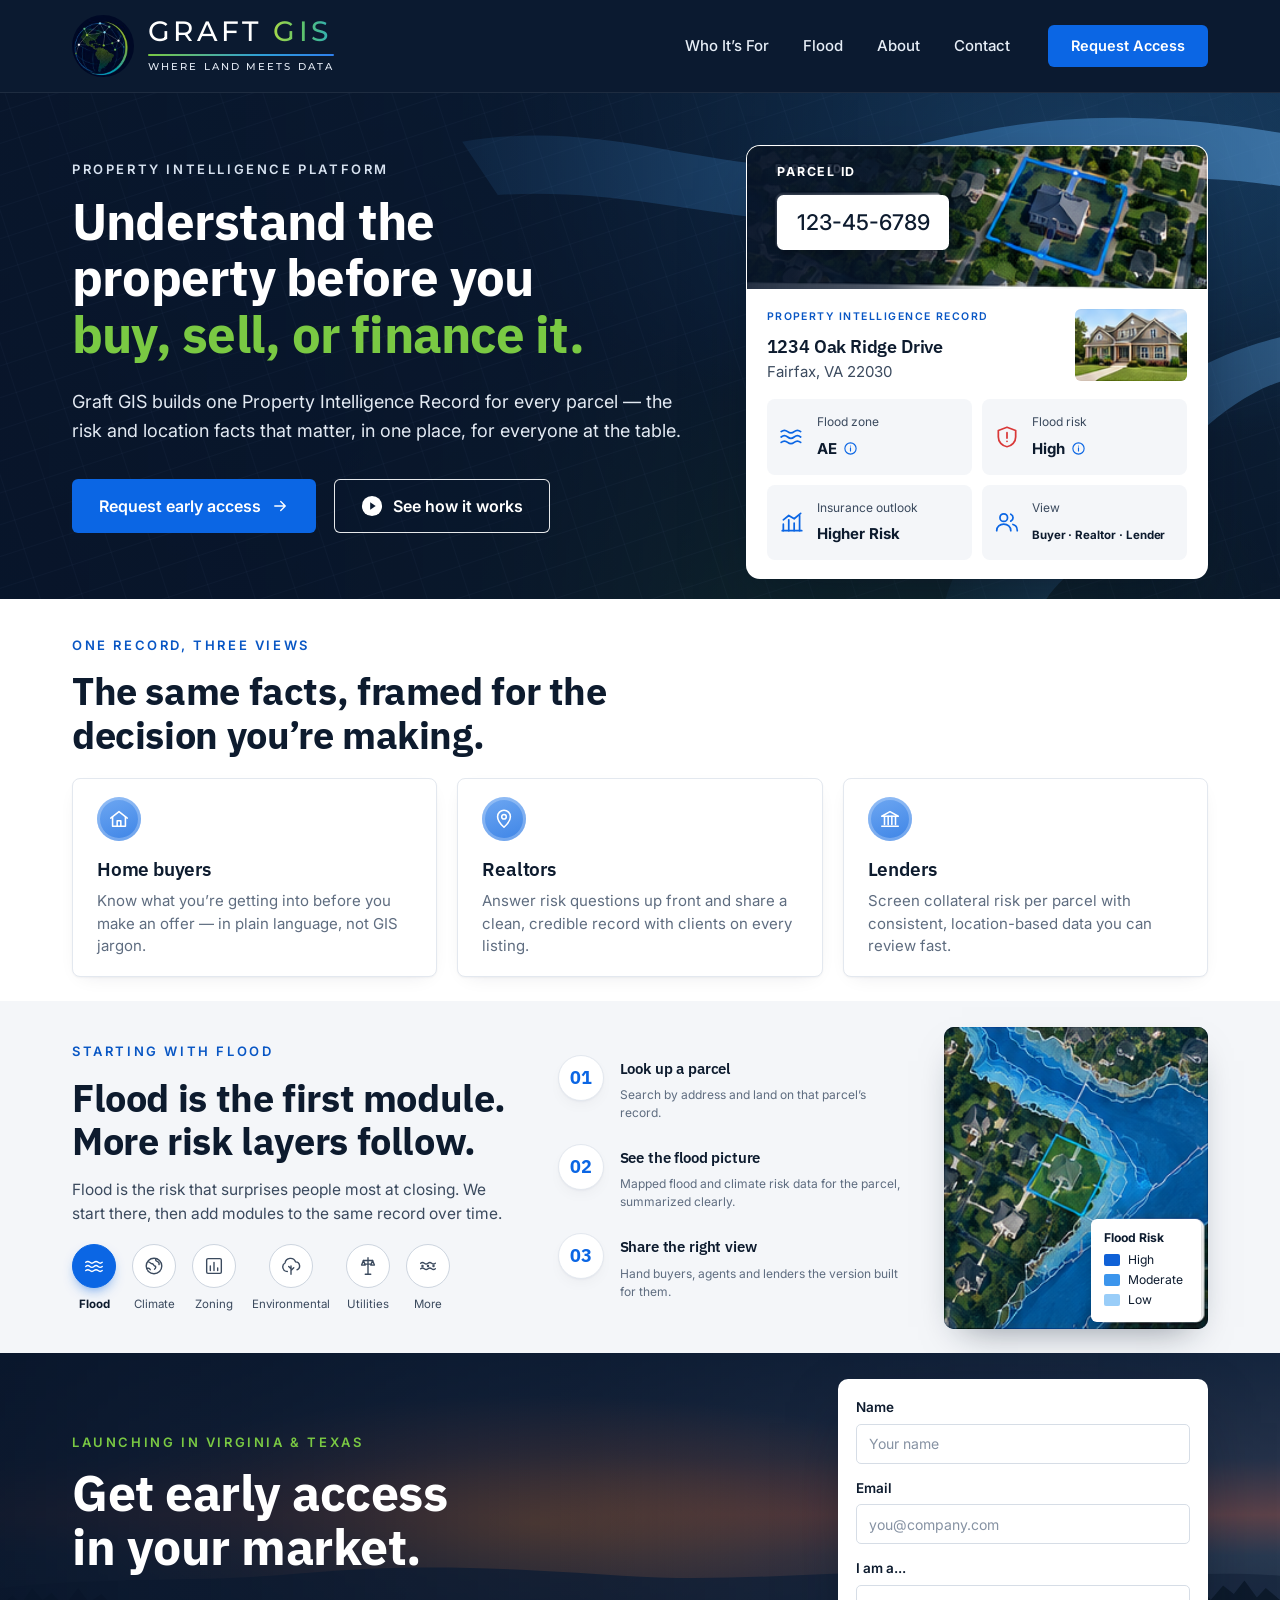
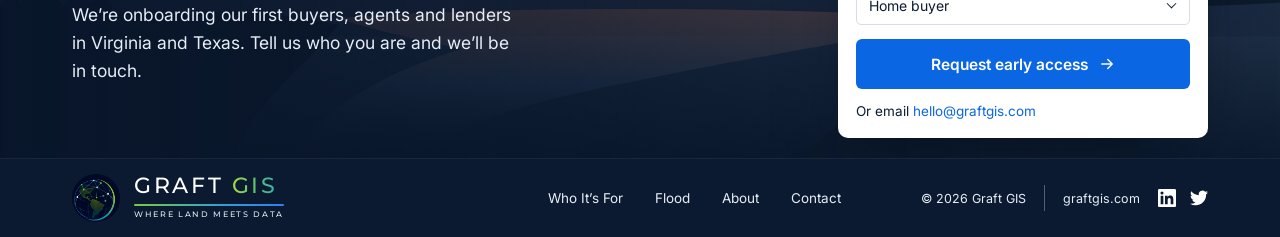
==== index.html @ 34ea08c2 "Initial Graft GIS landing page Co-Authored-By: Claude Opus 5.5 <noreply@anthropic.com>" ====
<!doctype html>
<html lang="en">
<head>
  <meta charset="utf-8">
  <meta name="viewport" content="width=device-width, initial-scale=1">
  <title>Graft GIS — Property Intelligence Platform</title>
  <meta name="description" content="Graft GIS builds one Property Intelligence Record for every parcel — the risk and location facts that matter, in one place, for buyers, realtors and lenders.">
  <meta name="theme-color" content="#0b1a30">
  <link rel="icon" type="image/png" href="assets/img/logo-globe.png">
  <meta property="og:title" content="Graft GIS — Where Land Meets Data">
  <meta property="og:description" content="Understand the property before you buy, sell, or finance it.">
  <meta property="og:image" content="assets/img/graft-gis-logo-full.jpg">

  <link rel="preconnect" href="https://fonts.googleapis.com">
  <link rel="preconnect" href="https://fonts.gstatic.com" crossorigin>
  <link href="https://fonts.googleapis.com/css2?family=IBM+Plex+Sans:wght@500;600;700&family=Inter:wght@400;500;600;700&family=Montserrat:wght@500;600&display=swap" rel="stylesheet">
  <link rel="stylesheet" href="assets/css/styles.css">
</head>
<body>

  <!-- ============ HEADER ============ -->
  <header class="site-header" id="top">
    <div class="container header-inner">
      <a href="#top" class="brand" aria-label="Graft GIS home">
        <img src="assets/img/logo-globe.png" alt="" class="brand-globe" width="62" height="62">
        <span class="brand-text">
          <span class="brand-name">GRAFT <span class="brand-gis">GIS</span></span>
          <span class="brand-tagline">WHERE LAND MEETS DATA</span>
        </span>
      </a>

      <button class="nav-toggle" aria-label="Open menu" aria-expanded="false" aria-controls="site-nav">
        <span></span><span></span><span></span>
      </button>

      <nav class="site-nav" id="site-nav" aria-label="Primary">
        <a href="#who-its-for">Who It’s For</a>
        <a href="#flood">Flood</a>
        <a href="#about">About</a>
        <a href="#contact">Contact</a>
        <a href="#contact" class="btn btn-primary btn-sm js-request">Request Access</a>
      </nav>
    </div>
  </header>

  <main>

    <!-- ============ HERO ============ -->
    <section class="hero" id="about">
      <div class="hero-bg" aria-hidden="true">
        <svg class="hero-terrain" viewBox="0 0 1440 600" preserveAspectRatio="xMidYMid slice">
          <defs>
            <linearGradient id="river" x1="0" y1="0" x2="1" y2="0">
              <stop offset="0" stop-color="#2b6aa8" stop-opacity=".15"/>
              <stop offset=".6" stop-color="#3f87c9" stop-opacity=".45"/>
              <stop offset="1" stop-color="#5aa0de" stop-opacity=".55"/>
            </linearGradient>
            <pattern id="parcels" width="46" height="34" patternUnits="userSpaceOnUse" patternTransform="rotate(-18)">
              <path d="M0 0H46M0 0V34" stroke="#9fc3e8" stroke-opacity=".07" fill="none"/>
            </pattern>
          </defs>
          <rect width="1440" height="600" fill="url(#parcels)"/>
          <path d="M520 70 C 700 40, 820 120, 960 90 S 1200 20, 1440 60 L1440 120 C 1250 90, 1150 150, 990 160 S 720 120, 560 130 Z" fill="url(#river)"/>
          <path d="M1060 600 C 1080 500, 1180 440, 1260 380 S 1400 300, 1440 290 L1440 340 C 1380 360, 1320 420, 1290 470 S 1180 560, 1170 600 Z" fill="url(#river)" opacity=".7"/>
        </svg>
      </div>

      <div class="container hero-inner">
        <div class="hero-copy">
          <p class="eyebrow eyebrow-light">Property Intelligence Platform</p>
          <h1>Understand the<br class="br-lg"> property before you<br class="br-lg"> <span class="text-green">buy, sell, or finance&nbsp;it.</span></h1>
          <p class="hero-lead">Graft GIS builds one Property Intelligence Record for every parcel — the risk and location facts that matter, in one place, for everyone at the table.</p>
          <div class="hero-actions">
            <a href="#contact" class="btn btn-primary btn-lg js-request">
              Request early access
              <svg class="i" viewBox="0 0 24 24" aria-hidden="true"><path d="M5 12h14M13 6l6 6-6 6"/></svg>
            </a>
            <a href="#how-it-works" class="btn btn-outline-light btn-lg">
              <svg class="i-play" viewBox="0 0 24 24" aria-hidden="true"><circle cx="12" cy="12" r="11" fill="#fff"/><path d="M10 8l6 4-6 4z" fill="#0b1a30"/></svg>
              See how it works
            </a>
          </div>
        </div>

        <!-- Property Intelligence Record card -->
        <article class="record-card" aria-label="Sample Property Intelligence Record">
          <div class="record-aerial">
            <div class="record-parcel">
              <span class="record-parcel-label">Parcel ID</span>
              <span class="record-parcel-input">123-45-6789</span>
            </div>
          </div>
          <div class="record-body">
            <div class="record-head">
              <div>
                <p class="eyebrow eyebrow-sm">Property Intelligence Record</p>
                <h2 class="record-address">1234 Oak Ridge Drive</h2>
                <p class="record-city">Fairfax, VA 22030</p>
              </div>
              <img src="assets/img/house.png" alt="Front of 1234 Oak Ridge Drive" class="record-house" width="104" height="66">
            </div>

            <div class="record-grid">
              <div class="record-tile">
                <svg class="tile-icon" viewBox="0 0 24 24" aria-hidden="true"><path d="M2 7c2-1.6 4-1.6 6 0s4 1.6 6 0 4-1.6 6 0"/><path d="M2 12c2-1.6 4-1.6 6 0s4 1.6 6 0 4-1.6 6 0"/><path d="M2 17c2-1.6 4-1.6 6 0s4 1.6 6 0 4-1.6 6 0"/></svg>
                <div>
                  <span class="tile-label">Flood zone</span>
                  <span class="tile-value">AE <svg class="i-info" viewBox="0 0 24 24" aria-label="FEMA Special Flood Hazard Area with base flood elevation" role="img"><title>FEMA Special Flood Hazard Area with base flood elevation</title><circle cx="12" cy="12" r="9"/><path d="M12 11v5M12 8h.01"/></svg></span>
                </div>
              </div>
              <div class="record-tile">
                <svg class="tile-icon tile-icon-red" viewBox="0 0 24 24" aria-hidden="true"><path d="M12 3l8 3v6c0 4.5-3.4 8.3-8 9-4.6-.7-8-4.5-8-9V6z"/><path d="M12 8v5M12 16h.01"/></svg>
                <div>
                  <span class="tile-label">Flood risk</span>
                  <span class="tile-value">High <svg class="i-info" viewBox="0 0 24 24" aria-label="Relative flood risk for this parcel" role="img"><title>Relative flood risk for this parcel</title><circle cx="12" cy="12" r="9"/><path d="M12 11v5M12 8h.01"/></svg></span>
                </div>
              </div>
              <div class="record-tile">
                <svg class="tile-icon" viewBox="0 0 24 24" aria-hidden="true"><path d="M4 20V14M9 20V10M14 20v-7M19 20V6"/><path d="M3 20h18"/><path d="M4 10l5-4 5 3 6-5"/></svg>
                <div>
                  <span class="tile-label">Insurance outlook</span>
                  <span class="tile-value">Higher Risk</span>
                </div>
              </div>
              <div class="record-tile">
                <svg class="tile-icon" viewBox="0 0 24 24" aria-hidden="true"><circle cx="9" cy="8" r="3.5"/><path d="M2.5 20c0-3.6 2.9-6 6.5-6s6.5 2.4 6.5 6"/><path d="M15.5 4.8a3.5 3.5 0 0 1 0 6.4M17.5 14.3c2.4.6 4 2.7 4 5.7"/></svg>
                <div>
                  <span class="tile-label">View</span>
                  <span class="tile-value tile-value-sm">Buyer · Realtor · Lender</span>
                </div>
              </div>
            </div>
          </div>
        </article>
      </div>
    </section>

    <!-- ============ ONE RECORD, THREE VIEWS ============ -->
    <section class="section views" id="who-its-for">
      <div class="container">
        <p class="eyebrow">One record, three views</p>
        <h2 class="section-title">The same facts, framed for the decision you’re making.</h2>

        <div class="views-grid">
          <article class="view-card">
            <span class="view-icon" aria-hidden="true">
              <svg viewBox="0 0 24 24"><path d="M3 11l9-7 9 7"/><path d="M5 9.5V20h14V9.5"/><path d="M10 20v-6h4v6"/></svg>
            </span>
            <h3>Home buyers</h3>
            <p>Know what you’re getting into before you make an offer — in plain language, not GIS jargon.</p>
          </article>
          <article class="view-card">
            <span class="view-icon" aria-hidden="true">
              <svg viewBox="0 0 24 24"><path d="M12 21s-7-6.2-7-11.5A7 7 0 0 1 19 9.5C19 14.8 12 21 12 21z"/><circle cx="12" cy="9.5" r="2.5"/></svg>
            </span>
            <h3>Realtors</h3>
            <p>Answer risk questions up front and share a clean, credible record with clients on every listing.</p>
          </article>
          <article class="view-card">
            <span class="view-icon" aria-hidden="true">
              <svg viewBox="0 0 24 24"><path d="M3 9l9-5 9 5"/><path d="M4 9h16"/><path d="M6 9v9M10 9v9M14 9v9M18 9v9"/><path d="M3 20h18"/></svg>
            </span>
            <h3>Lenders</h3>
            <p>Screen collateral risk per parcel with consistent, location-based data you can review fast.</p>
          </article>
        </div>
      </div>
    </section>

    <!-- ============ FLOOD ============ -->
    <section class="section flood" id="flood">
      <div class="container flood-inner">
        <div class="flood-copy">
          <p class="eyebrow">Starting with flood</p>
          <h2 class="section-title">Flood is the first module. More risk layers follow.</h2>
          <p class="flood-lead">Flood is the risk that surprises people most at closing. We start there, then add modules to the same record over time.</p>

          <ul class="modules" aria-label="Risk modules">
            <li class="module is-active">
              <span class="module-icon"><svg viewBox="0 0 24 24" aria-hidden="true"><path d="M3 8c1.5-1.3 3-1.3 4.5 0s3 1.3 4.5 0 3-1.3 4.5 0 3 1.3 4.5 0"/><path d="M3 12.5c1.5-1.3 3-1.3 4.5 0s3 1.3 4.5 0 3-1.3 4.5 0 3 1.3 4.5 0"/><path d="M3 17c1.5-1.3 3-1.3 4.5 0s3 1.3 4.5 0 3-1.3 4.5 0 3 1.3 4.5 0"/></svg></span>
              <span class="module-label">Flood</span>
            </li>
            <li class="module" title="Coming soon">
              <span class="module-icon"><svg viewBox="0 0 24 24" aria-hidden="true"><circle cx="12" cy="12" r="8.5"/><path d="M6 7.5c2 .5 2.5 2 4 2s1.5 2 3 2.5 1 2.5-.5 3.5M14 4c-.5 1.5 0 2.5 1.5 3s2.5 1.5 2 3.5M5 14.5c1.5-.3 2.5.3 3 1.5"/></svg></span>
              <span class="module-label">Climate</span>
            </li>
            <li class="module" title="Coming soon">
              <span class="module-icon"><svg viewBox="0 0 24 24" aria-hidden="true"><rect x="4" y="4" width="16" height="16" rx="1.5"/><path d="M8 17v-5M12 17V8M16 17v-3"/></svg></span>
              <span class="module-label">Zoning</span>
            </li>
            <li class="module" title="Coming soon">
              <span class="module-icon"><svg viewBox="0 0 24 24" aria-hidden="true"><path d="M8 18a5 5 0 0 1-2.5-9.3A6 6 0 0 1 17 7.5a4.5 4.5 0 0 1 1.5 8.7"/><path d="M12 21v-9M12 15l-2.5-2.5M12 17l3-3"/></svg></span>
              <span class="module-label">Environmental</span>
            </li>
            <li class="module" title="Coming soon">
              <span class="module-icon"><svg viewBox="0 0 24 24" aria-hidden="true"><path d="M12 3v18M7 6h10M8 10h8"/><path d="M7 6l-2 5h4zM17 6l-2 5h4z"/><path d="M9 21h6"/></svg></span>
              <span class="module-label">Utilities</span>
            </li>
            <li class="module" title="Coming soon">
              <span class="module-icon"><svg viewBox="0 0 24 24" aria-hidden="true"><path d="M4 9c1.3-1 2.7-1 4 0s2.7 1 4 0 2.7-1 4 0 2.7 1 4 0"/><path d="M4 15c1.3-1 2.7-1 4 0s2.7 1 4 0 2.7-1 4 0 2.7 1 4 0"/><circle cx="6" cy="12" r=".6"/><circle cx="12" cy="12" r=".6"/><circle cx="18" cy="12" r=".6"/></svg></span>
              <span class="module-label">More</span>
            </li>
          </ul>
        </div>

        <ol class="steps" id="how-it-works" aria-label="How it works">
          <li class="step">
            <span class="step-num">01</span>
            <div>
              <h3>Look up a parcel</h3>
              <p>Search by address and land on that parcel’s record.</p>
            </div>
          </li>
          <li class="step">
            <span class="step-num">02</span>
            <div>
              <h3>See the flood picture</h3>
              <p>Mapped flood and climate risk data for the parcel, summarized clearly.</p>
            </div>
          </li>
          <li class="step">
            <span class="step-num">03</span>
            <div>
              <h3>Share the right view</h3>
              <p>Hand buyers, agents and lenders the version built for them.</p>
            </div>
          </li>
        </ol>

        <figure class="flood-map" aria-label="Flood risk map of a parcel">
          <img src="assets/img/flood-map.png" alt="Aerial map with a highlighted parcel and shaded flood risk zones along the river" width="223" height="255">
          <figcaption class="map-legend">
            <strong>Flood Risk</strong>
            <span><i class="sw sw-high"></i>High</span>
            <span><i class="sw sw-mod"></i>Moderate</span>
            <span><i class="sw sw-low"></i>Low</span>
          </figcaption>
        </figure>
      </div>
    </section>

    <!-- ============ CTA / EARLY ACCESS ============ -->
    <section class="cta" id="contact">
      <div class="cta-bg" aria-hidden="true"></div>
      <div class="container cta-inner">
        <div class="cta-copy">
          <p class="eyebrow eyebrow-green">Launching in Virginia &amp; Texas</p>
          <h2>Get early access<br> in your market.</h2>
          <p>We’re onboarding our first buyers, agents and lenders in Virginia and Texas. Tell us who you are and we’ll be in touch.</p>
        </div>

        <div class="form-card">
          <form class="access-form" id="access-form" novalidate>
            <div class="field">
              <label for="name">Name</label>
              <input id="name" name="name" type="text" placeholder="Your name" autocomplete="name" required>
            </div>
            <div class="field">
              <label for="email">Email</label>
              <input id="email" name="email" type="email" placeholder="you@company.com" autocomplete="email" required>
            </div>
            <div class="field">
              <label for="role">I am a...</label>
              <div class="select-wrap">
                <select id="role" name="role">
                  <option value="Home buyer">Home buyer</option>
                  <option value="Realtor">Realtor</option>
                  <option value="Lender">Lender</option>
                  <option value="Other">Other</option>
                </select>
              </div>
            </div>
            <p class="form-error" id="form-error" role="alert" hidden></p>
            <button type="submit" class="btn btn-primary btn-block">
              Request early access
              <svg class="i" viewBox="0 0 24 24" aria-hidden="true"><path d="M5 12h14M13 6l6 6-6 6"/></svg>
            </button>
            <p class="form-alt">Or email <a href="mailto:hello@graftgis.com">hello@graftgis.com</a></p>
          </form>

          <div class="form-success" id="form-success" hidden tabindex="-1">
            <span class="success-icon" aria-hidden="true"><svg viewBox="0 0 24 24"><path d="M5 12.5l4.5 4.5L19 7.5"/></svg></span>
            <h3>Thanks — you’re on the list.</h3>
            <p>We’ll be in touch as we open access in your market.</p>
          </div>
        </div>
      </div>
    </section>
  </main>

  <!-- ============ FOOTER ============ -->
  <footer class="site-footer">
    <div class="container footer-inner">
      <a href="#top" class="brand brand-footer" aria-label="Graft GIS home">
        <img src="assets/img/logo-globe.png" alt="" class="brand-globe" width="52" height="52">
        <span class="brand-text">
          <span class="brand-name">GRAFT <span class="brand-gis">GIS</span></span>
          <span class="brand-tagline">WHERE LAND MEETS DATA</span>
        </span>
      </a>

      <nav class="footer-nav" aria-label="Footer">
        <a href="#who-its-for">Who It’s For</a>
        <a href="#flood">Flood</a>
        <a href="#about">About</a>
        <a href="#contact">Contact</a>
      </nav>

      <div class="footer-meta">
        <span>© <span id="year">2026</span> Graft GIS</span>
        <span class="footer-divider" aria-hidden="true"></span>
        <a href="https://graftgis.com">graftgis.com</a>
        <!-- TODO: replace with the client's real social profile URLs -->
        <a href="https://www.linkedin.com/" class="social" aria-label="Graft GIS on LinkedIn" target="_blank" rel="noopener">
          <svg viewBox="0 0 24 24" aria-hidden="true"><path d="M20.447 20.452h-3.554v-5.569c0-1.328-.027-3.037-1.852-3.037-1.853 0-2.136 1.445-2.136 2.939v5.667H9.351V9h3.414v1.561h.046c.477-.9 1.637-1.85 3.37-1.85 3.601 0 4.267 2.37 4.267 5.455v6.286zM5.337 7.433a2.062 2.062 0 1 1 0-4.125 2.062 2.062 0 0 1 0 4.125zM7.119 20.452H3.555V9h3.564v11.452zM22.225 0H1.771C.792 0 0 .774 0 1.729v20.542C0 23.227.792 24 1.771 24h20.451C23.2 24 24 23.227 24 22.271V1.729C24 .774 23.2 0 22.222 0h.003z"/></svg>
        </a>
        <a href="https://twitter.com/" class="social" aria-label="Graft GIS on Twitter" target="_blank" rel="noopener">
          <svg viewBox="0 0 24 24" aria-hidden="true"><path d="M23.953 4.57a10 10 0 0 1-2.825.775 4.958 4.958 0 0 0 2.163-2.723c-.951.555-2.005.959-3.127 1.184a4.92 4.92 0 0 0-8.384 4.482C7.69 8.095 4.067 6.13 1.64 3.162a4.822 4.822 0 0 0-.666 2.475c0 1.71.87 3.213 2.188 4.096a4.904 4.904 0 0 1-2.228-.616v.06a4.923 4.923 0 0 0 3.946 4.827 4.996 4.996 0 0 1-2.212.085 4.936 4.936 0 0 0 4.604 3.417 9.867 9.867 0 0 1-6.102 2.105c-.39 0-.779-.023-1.17-.067a13.995 13.995 0 0 0 7.557 2.209c9.053 0 13.998-7.496 13.998-13.985 0-.21 0-.42-.015-.63A9.935 9.935 0 0 0 24 4.59z"/></svg>
        </a>
      </div>
    </div>
  </footer>

  <script src="assets/js/main.js"></script>
</body>
</html>
---- assets/css/styles.css ----
/* ==========================================================
   Graft GIS — single page site
   ========================================================== */

:root {
  --navy-950: #08152a;
  --navy-900: #0b1a30;
  --navy-800: #10243f;
  --navy-700: #183153;
  --blue-600: #0b66e4;
  --blue-700: #0856c4;
  --blue-500: #2f80ed;
  --blue-100: #e7f0fd;
  --green-500: #7ac943;
  --green-400: #8fd14f;
  --red-600: #d93838;
  --ink-900: #0d1b2e;
  --ink-700: #3b4a5e;
  --ink-500: #5f6d80;
  --line: #e3e8ef;
  --surface: #ffffff;
  --surface-alt: #f4f6f9;

  --font-head: "IBM Plex Sans", system-ui, -apple-system, "Segoe UI", sans-serif;
  --font-body: "Inter", system-ui, -apple-system, "Segoe UI", sans-serif;
  --font-brand: "Montserrat", system-ui, sans-serif;

  --radius: 10px;
  --radius-lg: 14px;
  --shadow-card: 0 24px 60px -20px rgba(4, 14, 30, .55);
  --shadow-soft: 0 1px 2px rgba(13, 27, 46, .04), 0 6px 20px -10px rgba(13, 27, 46, .12);
  --container: 1200px;
  --header-h: 92px;
}

*, *::before, *::after { box-sizing: border-box; }

html { scroll-behavior: smooth; scroll-padding-top: var(--header-h); }
@media (prefers-reduced-motion: reduce) { html { scroll-behavior: auto; } }

body {
  margin: 0;
  font-family: var(--font-body);
  font-size: 16px;
  line-height: 1.55;
  color: var(--ink-900);
  background: var(--surface);
  -webkit-font-smoothing: antialiased;
  -moz-osx-font-smoothing: grayscale;
  text-rendering: optimizeLegibility;
}

img, svg { display: block; max-width: 100%; }
a { color: inherit; text-decoration: none; }
h1, h2, h3 { font-family: var(--font-head); margin: 0; letter-spacing: -.01em; }
p { margin: 0; }
ul, ol { margin: 0; padding: 0; list-style: none; }

.container {
  width: 100%;
  max-width: var(--container);
  margin: 0 auto;
  padding: 0 32px;
}

.text-green { color: var(--green-500); }

/* ---------- Eyebrows ---------- */
.eyebrow {
  font-family: var(--font-body);
  font-size: 13px;
  font-weight: 600;
  letter-spacing: .2em;
  text-transform: uppercase;
  color: var(--blue-700);
  margin-bottom: 14px;
}
.eyebrow-light { color: #d7e2f0; }
.eyebrow-green { color: var(--green-500); }
.eyebrow-sm { font-size: 10.5px; letter-spacing: .14em; color: var(--blue-700); margin-bottom: 10px; }

/* ---------- Icons ---------- */
.i, .tile-icon, .view-icon svg, .module-icon svg, .i-info, .success-icon svg {
  fill: none;
  stroke: currentColor;
  stroke-width: 1.8;
  stroke-linecap: round;
  stroke-linejoin: round;
}
.i { width: 18px; height: 18px; }

/* ---------- Buttons ---------- */
.btn {
  display: inline-flex;
  align-items: center;
  justify-content: center;
  gap: 10px;
  font-family: var(--font-body);
  font-weight: 600;
  font-size: 15px;
  line-height: 1;
  border-radius: 6px;
  border: 1.5px solid transparent;
  cursor: pointer;
  transition: background-color .18s ease, border-color .18s ease, transform .18s ease, box-shadow .18s ease;
  white-space: nowrap;
}
.btn:focus-visible { outline: 3px solid rgba(47, 128, 237, .5); outline-offset: 2px; }
.btn-primary { background: var(--blue-600); color: #fff; }
.btn-primary:hover { background: var(--blue-700); box-shadow: 0 8px 20px -8px rgba(11, 102, 228, .7); }
.btn-outline-light { color: #fff; border-color: rgba(255, 255, 255, .9); background: rgba(11, 26, 48, .25); }
.btn-outline-light:hover { background: rgba(255, 255, 255, .1); }
.btn-sm { padding: 13px 22px; font-size: 14.5px; }
.btn-lg { padding: 0 26px; height: 54px; font-size: 16px; }
.btn-block { width: 100%; height: 50px; font-size: 15.5px; }
.i-play { width: 22px; height: 22px; }

/* ==========================================================
   Header
   ========================================================== */
.site-header {
  position: sticky;
  top: 0;
  z-index: 50;
  background: var(--navy-900);
  border-bottom: 1px solid rgba(255, 255, 255, .08);
}
.header-inner {
  height: var(--header-h);
  display: flex;
  align-items: center;
  justify-content: space-between;
  gap: 24px;
}

.brand { display: inline-flex; align-items: center; gap: 14px; color: #fff; }
.brand-globe { width: 62px; height: 62px; border-radius: 50%; object-fit: cover; }
.brand-text { display: flex; flex-direction: column; align-items: stretch; }
.brand-name {
  font-family: var(--font-brand);
  font-weight: 500;
  font-size: 28px;
  letter-spacing: .12em;
  line-height: 1;
  color: #fff;
}
.brand-gis {
  background: linear-gradient(90deg, #a6d84a 0%, #5fc36a 50%, #2fb0b8 100%);
  -webkit-background-clip: text;
  background-clip: text;
  color: transparent;
}
.brand-tagline {
  position: relative;
  margin-top: 9px;
  padding-top: 6px;
  font-family: var(--font-brand);
  font-size: 9.5px;
  font-weight: 500;
  letter-spacing: .22em;
  color: #e4ebf5;
  text-align: center;
  white-space: nowrap;
}
.brand-tagline::before {
  content: "";
  position: absolute;
  top: 0; left: 0; right: 0;
  height: 1.5px;
  background: linear-gradient(90deg, #7ac943, #2f9fd6 60%, #2f80ed);
  border-radius: 2px;
}

.site-nav { display: flex; align-items: center; gap: 34px; }
.site-nav a:not(.btn) {
  color: #e6edf6;
  font-size: 15px;
  font-weight: 500;
  position: relative;
  padding: 6px 0;
  transition: color .15s ease;
}
.site-nav a:not(.btn)::after {
  content: "";
  position: absolute;
  left: 0; right: 0; bottom: 0;
  height: 2px;
  background: var(--green-500);
  transform: scaleX(0);
  transition: transform .2s ease;
}
.site-nav a:not(.btn):hover { color: #fff; }
.site-nav a:not(.btn):hover::after { transform: scaleX(1); }
.site-nav .btn { margin-left: 4px; }

.nav-toggle {
  display: none;
  width: 44px; height: 44px;
  border: 1px solid rgba(255, 255, 255, .2);
  background: transparent;
  border-radius: 8px;
  padding: 0;
  cursor: pointer;
  flex-direction: column;
  align-items: center;
  justify-content: center;
  gap: 5px;
}
.nav-toggle span { width: 20px; height: 2px; background: #fff; border-radius: 2px; transition: transform .2s ease, opacity .2s ease; }
.nav-toggle[aria-expanded="true"] span:nth-child(1) { transform: translateY(7px) rotate(45deg); }
.nav-toggle[aria-expanded="true"] span:nth-child(2) { opacity: 0; }
.nav-toggle[aria-expanded="true"] span:nth-child(3) { transform: translateY(-7px) rotate(-45deg); }

/* ==========================================================
   Hero
   ========================================================== */
.hero {
  position: relative;
  overflow: hidden;
  color: #fff;
  /* Drop a licensed aerial photo at assets/img/hero.jpg and add
     `url("../img/hero.jpg") center / cover no-repeat` as the last layer below. */
  background:
    linear-gradient(90deg, rgba(8, 21, 42, .96) 0%, rgba(8, 21, 42, .86) 40%, rgba(8, 21, 42, .45) 75%, rgba(8, 21, 42, .3) 100%),
    radial-gradient(1100px 500px at 85% 10%, #1f4f7a 0%, transparent 60%),
    radial-gradient(800px 500px at 60% 110%, #1b3d2c 0%, transparent 65%),
    linear-gradient(180deg, #11304d 0%, #0e2238 55%, #0b1a2c 100%);
}
.hero-bg { position: absolute; inset: 0; pointer-events: none; }
.hero-terrain { width: 100%; height: 100%; }

.hero-inner {
  position: relative;
  display: grid;
  grid-template-columns: minmax(0, 1.15fr) minmax(0, .85fr);
  gap: 48px;
  align-items: center;
  padding-top: 52px;
  padding-bottom: 22px;
}

.hero-copy { padding-bottom: 30px; }
.hero h1 {
  font-size: clamp(2.3rem, 4.2vw, 3.2rem);
  line-height: 1.1;
  font-weight: 700;
  letter-spacing: -.015em;
  margin-bottom: 26px;
}
.hero h1 .text-green { white-space: nowrap; }
.hero-lead {
  font-size: 18px;
  line-height: 1.6;
  color: #e3eaf3;
  max-width: 34em;
  margin-bottom: 34px;
}
.hero-actions { display: flex; flex-wrap: wrap; gap: 18px; }

/* ---------- Record card ---------- */
.record-card {
  background: var(--surface);
  color: var(--ink-900);
  border-radius: var(--radius-lg);
  overflow: hidden;
  box-shadow: var(--shadow-card);
  border: 1px solid rgba(255, 255, 255, .5);
  width: 100%;
  max-width: 480px;
  justify-self: end;
  margin-bottom: -2px;
}

.record-aerial {
  position: relative;
  aspect-ratio: 378 / 117;
  container-type: inline-size;
  background:
    linear-gradient(90deg, rgba(8, 21, 42, .88) 0%, rgba(8, 21, 42, .7) 30%, rgba(8, 21, 42, .2) 46%, rgba(8, 21, 42, 0) 54%),
    url("../img/parcel-aerial.png") center / cover no-repeat;
}
.record-parcel {
  position: absolute;
  left: 6.6cqw;
  top: 0;
  padding-top: 3.4cqw;
  display: flex;
  flex-direction: column;
}
.record-parcel-label {
  font-size: max(10px, 2.7cqw);
  font-weight: 700;
  letter-spacing: .14em;
  text-transform: uppercase;
  color: #fff;
  margin-bottom: 3cqw;
}
.record-parcel-input {
  display: inline-flex;
  align-items: center;
  height: 12cqw;
  min-width: 36cqw;
  padding: 0 4.2cqw;
  background: #fff;
  border-radius: 1.4cqw;
  font-size: max(14px, 4.7cqw);
  font-weight: 500;
  color: var(--ink-900);
  box-shadow: 0 4px 14px rgba(0, 0, 0, .25);
}

.record-body { padding: 20px 20px 18px; }
.record-head {
  display: flex;
  align-items: flex-start;
  justify-content: space-between;
  gap: 16px;
  margin-bottom: 16px;
}
.record-address { font-size: 18px; font-weight: 600; line-height: 1.3; margin-top: 8px; }
.record-city { color: var(--ink-700); font-size: 15px; margin-top: 2px; }
.record-house {
  width: 112px;
  height: 72px;
  object-fit: cover;
  border-radius: 6px;
  flex-shrink: 0;
}

.record-grid { display: grid; grid-template-columns: 1fr 1fr; gap: 10px; }
.record-tile {
  display: flex;
  align-items: center;
  gap: 12px;
  padding: 14px 12px;
  background: #f4f6f9;
  border-radius: 8px;
  min-height: 64px;
}
.tile-icon { width: 26px; height: 26px; flex-shrink: 0; color: var(--blue-600); stroke-width: 1.6; }
.tile-icon-red { color: var(--red-600); }
.tile-label { display: block; font-size: 12px; color: var(--ink-700); margin-bottom: 4px; }
.tile-value {
  display: inline-flex;
  align-items: center;
  gap: 6px;
  font-size: 15px;
  font-weight: 700;
  color: var(--ink-900);
}
.tile-value-sm { font-size: 11.5px; white-space: nowrap; letter-spacing: -.005em; }
.i-info { width: 15px; height: 15px; color: var(--blue-600); stroke-width: 1.8; cursor: help; }

/* ==========================================================
   Sections
   ========================================================== */
.section { padding: 36px 0 24px; }
.section-title {
  font-size: clamp(1.8rem, 3.1vw, 2.35rem);
  line-height: 1.15;
  font-weight: 700;
  color: var(--ink-900);
}

/* ---------- Views ---------- */
.views { padding-bottom: 24px; }
.views .section-title { max-width: 18em; margin-bottom: 22px; }
.views-grid { display: grid; grid-template-columns: repeat(3, 1fr); gap: 20px; }
.view-card {
  background: var(--surface);
  border: 1px solid var(--line);
  border-radius: 8px;
  padding: 18px 24px 18px;
  box-shadow: var(--shadow-soft);
  transition: transform .2s ease, box-shadow .2s ease, border-color .2s ease;
}
.view-card:hover {
  transform: translateY(-3px);
  border-color: #cfdcee;
  box-shadow: 0 2px 4px rgba(13, 27, 46, .04), 0 18px 36px -18px rgba(13, 27, 46, .25);
}
.view-icon {
  display: inline-flex;
  align-items: center;
  justify-content: center;
  width: 44px;
  height: 44px;
  border-radius: 50%;
  background: linear-gradient(160deg, #6fa8f2 0%, #3d84e6 100%);
  color: #fff;
  margin-bottom: 14px;
  box-shadow: inset 0 0 0 3px rgba(255, 255, 255, .25);
}
.view-icon svg { width: 22px; height: 22px; stroke-width: 1.7; }
.view-card h3 { font-size: 19px; font-weight: 600; margin-bottom: 6px; }
.view-card p { color: var(--ink-500); font-size: 15px; line-height: 1.5; }

/* ---------- Flood ---------- */
.flood { background: var(--surface-alt); padding: 26px 0 24px; margin-top: 0; }
.flood-inner {
  display: grid;
  grid-template-columns: minmax(0, 1.08fr) minmax(0, 0.84fr) minmax(0, 0.64fr);
  gap: 40px;
  align-items: center;
}
.flood .section-title { margin-bottom: 16px; }
.flood-lead { color: var(--ink-700); font-size: 15.5px; line-height: 1.55; margin-bottom: 18px; max-width: 30em; }

.modules { display: flex; flex-wrap: wrap; gap: 14px 16px; }
.module { display: flex; flex-direction: column; align-items: center; gap: 8px; cursor: default; }
.module-icon {
  display: inline-flex;
  align-items: center;
  justify-content: center;
  width: 44px;
  height: 44px;
  border-radius: 50%;
  border: 1.5px solid #cdd5df;
  background: #fff;
  color: var(--ink-700);
}
.module-icon svg { width: 22px; height: 22px; stroke-width: 1.5; }
.module-label { font-size: 11.5px; color: var(--ink-700); }
.module.is-active .module-icon {
  background: var(--blue-600);
  border-color: var(--blue-600);
  color: #fff;
  box-shadow: 0 6px 14px -6px rgba(11, 102, 228, .8);
}
.module.is-active .module-label { font-weight: 700; color: var(--ink-900); }

.steps { display: flex; flex-direction: column; gap: 22px; }
.step { display: flex; align-items: flex-start; gap: 16px; }
.step-num {
  flex-shrink: 0;
  display: inline-flex;
  align-items: center;
  justify-content: center;
  width: 46px;
  height: 46px;
  border-radius: 50%;
  background: #fff;
  border: 1px solid var(--line);
  color: var(--blue-600);
  font-family: var(--font-head);
  font-weight: 700;
  font-size: 18px;
  box-shadow: var(--shadow-soft);
}
.step h3 { font-size: 15px; font-weight: 600; margin: 2px 0 6px; }
.step p { font-size: 12px; color: var(--ink-500); line-height: 1.5; }

.flood-map {
  position: relative;
  margin: 0;
  border-radius: 10px;
  overflow: hidden;
  aspect-ratio: 223 / 255;
  container-type: inline-size;
  box-shadow: 0 16px 36px -18px rgba(13, 27, 46, .5);
  background: #0f3a63;
}
.flood-map img { width: 100%; height: 100%; object-fit: cover; }
.map-legend {
  position: absolute;
  right: 2.5cqw;
  bottom: 2.5cqw;
  width: 42cqw;
  min-height: 39cqw;
  background: #fff;
  border-radius: 2.2cqw;
  padding: 4.5cqw 5cqw;
  display: flex;
  flex-direction: column;
  gap: 2.6cqw;
  font-size: max(10px, 4.6cqw);
  line-height: 1.1;
  color: var(--ink-900);
  box-shadow: 0 4px 14px rgba(0, 0, 0, .2);
}
.map-legend strong { font-weight: 700; margin-bottom: .6cqw; }
.map-legend span { display: flex; align-items: center; gap: 2.8cqw; }
.sw { width: 1.35em; height: 1em; border-radius: 2px; flex-shrink: 0; }
.sw-high { background: #1061d6; }
.sw-mod { background: #3c95ec; }
.sw-low { background: #99cdf8; }

/* ---------- CTA ---------- */
.cta {
  position: relative;
  overflow: hidden;
  color: #fff;
  padding: 26px 0 20px;
  background: var(--navy-950);
}
.cta-bg {
  position: absolute;
  inset: 0;
  /* Drop a licensed sunset/river photo at assets/img/cta.jpg and add
     `url("../img/cta.jpg") center / cover no-repeat` as the last layer below. */
  background:
    linear-gradient(90deg, rgba(8, 21, 42, .92) 0%, rgba(8, 21, 42, .7) 45%, rgba(8, 21, 42, .35) 100%),
    url("../img/treeline.svg") center bottom / 100% 60% no-repeat,
    radial-gradient(640px 170px at 42% 42%, rgba(255, 150, 72, .85) 0%, rgba(228, 116, 70, .35) 45%, transparent 75%),
    linear-gradient(180deg, #1a2d48 0%, #34415a 26%, #8a5a5a 40%, #3a4d66 50%, #0d1d30 100%);
}
.cta-inner {
  position: relative;
  display: grid;
  grid-template-columns: minmax(0, 1fr) minmax(0, 370px);
  gap: 64px;
  align-items: center;
}
.cta-copy { padding: 12px 0; }
.cta h2 {
  font-size: clamp(2.2rem, 4.2vw, 3.1rem);
  font-weight: 700;
  line-height: 1.1;
  margin-bottom: 26px;
}
.cta-copy > p:last-child { font-size: 17.5px; line-height: 1.6; color: #e6edf6; max-width: 26em; }

.form-card {
  background: #fff;
  color: var(--ink-900);
  border-radius: 10px;
  padding: 18px 18px 16px;
  box-shadow: var(--shadow-card);
  justify-self: end;
  width: 100%;
}
.field { margin-bottom: 14px; }
.field label { display: block; font-size: 13.5px; font-weight: 600; margin-bottom: 6px; }
.field input, .field select {
  width: 100%;
  height: 40px;
  padding: 0 12px;
  font: inherit;
  font-size: 14px;
  color: var(--ink-900);
  background: #fff;
  border: 1px solid #d6dde6;
  border-radius: 5px;
  transition: border-color .15s ease, box-shadow .15s ease;
  appearance: none;
  -webkit-appearance: none;
}
.field input::placeholder { color: #8692a3; }
.field input:focus, .field select:focus {
  outline: none;
  border-color: var(--blue-500);
  box-shadow: 0 0 0 3px rgba(47, 128, 237, .18);
}
.field input[aria-invalid="true"] { border-color: var(--red-600); }
.select-wrap { position: relative; }
.select-wrap::after {
  content: "";
  position: absolute;
  right: 15px;
  top: 50%;
  width: 7px;
  height: 7px;
  border-right: 1.8px solid var(--ink-900);
  border-bottom: 1.8px solid var(--ink-900);
  transform: translateY(-70%) rotate(45deg);
  pointer-events: none;
}
.field select { padding-right: 36px; cursor: pointer; }
.form-error { color: var(--red-600); font-size: 13px; margin: -4px 0 10px; }
.form-alt { font-size: 13.5px; margin-top: 12px; color: var(--ink-900); }
.form-alt a { color: var(--blue-600); }
.form-alt a:hover { text-decoration: underline; }

.form-success { text-align: center; padding: 40px 12px; outline: none; }
.success-icon {
  display: inline-flex; align-items: center; justify-content: center;
  width: 52px; height: 52px; border-radius: 50%;
  background: #e9f6e0; color: #4f9a24; margin-bottom: 14px;
}
.success-icon svg { width: 26px; height: 26px; stroke-width: 2.4; }
.form-success h3 { font-size: 20px; margin-bottom: 6px; }
.form-success p { color: var(--ink-500); font-size: 15px; }

/* ---------- Footer ---------- */
.site-footer { background: var(--navy-900); color: #e6edf6; border-top: 1px solid rgba(255, 255, 255, .06); }
.footer-inner {
  min-height: 78px;
  display: flex;
  align-items: center;
  justify-content: space-between;
  gap: 24px 40px;
  padding-top: 12px;
  padding-bottom: 12px;
}
.brand-footer .brand-globe { width: 48px; height: 48px; }
.brand-footer .brand-name { font-size: 22px; }
.brand-footer .brand-tagline { font-size: 7.6px; margin-top: 7px; padding-top: 5px; }
.footer-nav { display: flex; gap: 32px; font-size: 13.5px; margin-left: auto; margin-right: 40px; }
.footer-nav a:hover, .footer-meta a:hover { color: #fff; text-decoration: underline; text-underline-offset: 3px; }
.footer-meta { display: flex; align-items: center; gap: 18px; font-size: 12.5px; }
.footer-divider { width: 1px; height: 26px; background: rgba(255, 255, 255, .3); }
.social svg { width: 18px; height: 18px; fill: #fff; }
.social:hover { opacity: .8; }
.social + .social { margin-left: -4px; }

/* ==========================================================
   Responsive
   ========================================================== */
@media (max-width: 1100px) {
  .record-tile { gap: 10px; padding: 12px 10px; }
  .tile-icon { width: 22px; height: 22px; }
  .tile-label { font-size: 11.5px; white-space: nowrap; }
  .tile-value { white-space: nowrap; }
  .flood-inner { grid-template-columns: 1fr 1fr; }
  .flood-copy { grid-column: 1 / -1; }
  .flood-map { max-width: 340px; justify-self: end; width: 100%; }
  .footer-inner { flex-wrap: wrap; justify-content: center; }
  .footer-nav { margin: 0; }
}

@media (max-width: 960px) {
  .br-lg { display: none; }
  .hero h1 .text-green { white-space: normal; }
  :root { --header-h: 76px; }
  .brand-globe { width: 50px; height: 50px; }
  .brand-name { font-size: 22px; }
  .brand-tagline { font-size: 7.6px; margin-top: 7px; }

  .nav-toggle { display: inline-flex; }
  .site-nav {
    position: absolute;
    top: 100%;
    left: 0; right: 0;
    flex-direction: column;
    align-items: stretch;
    gap: 0;
    padding: 8px 24px 22px;
    background: var(--navy-900);
    border-bottom: 1px solid rgba(255, 255, 255, .08);
    box-shadow: 0 20px 30px -20px rgba(0, 0, 0, .6);
    display: none;
  }
  .site-nav.is-open { display: flex; }
  .site-nav a:not(.btn) { padding: 14px 0; border-bottom: 1px solid rgba(255, 255, 255, .08); }
  .site-nav a:not(.btn)::after { display: none; }
  .site-nav .btn { margin: 18px 0 0; }

  .hero-inner { grid-template-columns: 1fr; gap: 36px; padding-top: 48px; padding-bottom: 48px; }
  .hero h1 { max-width: 16ch; }
  .record-card { justify-self: start; }

  .views-grid { grid-template-columns: 1fr; }

  .cta { padding: 56px 0; }
  .cta-inner { grid-template-columns: 1fr; gap: 32px; }
  .form-card { justify-self: stretch; max-width: 520px; padding: 24px; }
}

@media (max-width: 700px) {
  .container { padding: 0 16px; }
  .section { padding: 48px 0 40px; }
  .flood { padding: 48px 0; }
  .flood-inner { grid-template-columns: 1fr; gap: 32px; }
  .flood-map { justify-self: stretch; max-width: none; }
  .modules { gap: 12px 8px; flex-wrap: nowrap; justify-content: space-between; }
  .module { min-width: 0; }
  .module-icon { width: 40px; height: 40px; }
  .module-icon svg { width: 20px; height: 20px; }
  .module-label { font-size: 10.5px; }
  .hero-lead { font-size: 16.5px; }
  .hero-actions .btn { flex: 1 1 100%; }
  .record-body { padding: 16px; }
  .record-house { width: 92px; height: 60px; }
  .footer-inner { flex-direction: column; padding-top: 28px; padding-bottom: 28px; }
  .footer-nav { flex-wrap: wrap; justify-content: center; gap: 14px 24px; }
  .footer-meta { flex-wrap: wrap; justify-content: center; }
}

@media (max-width: 400px) {
  .record-grid { grid-template-columns: 1fr; }
  .brand-name { font-size: 19px; }
  .brand-globe { width: 44px; height: 44px; }
}
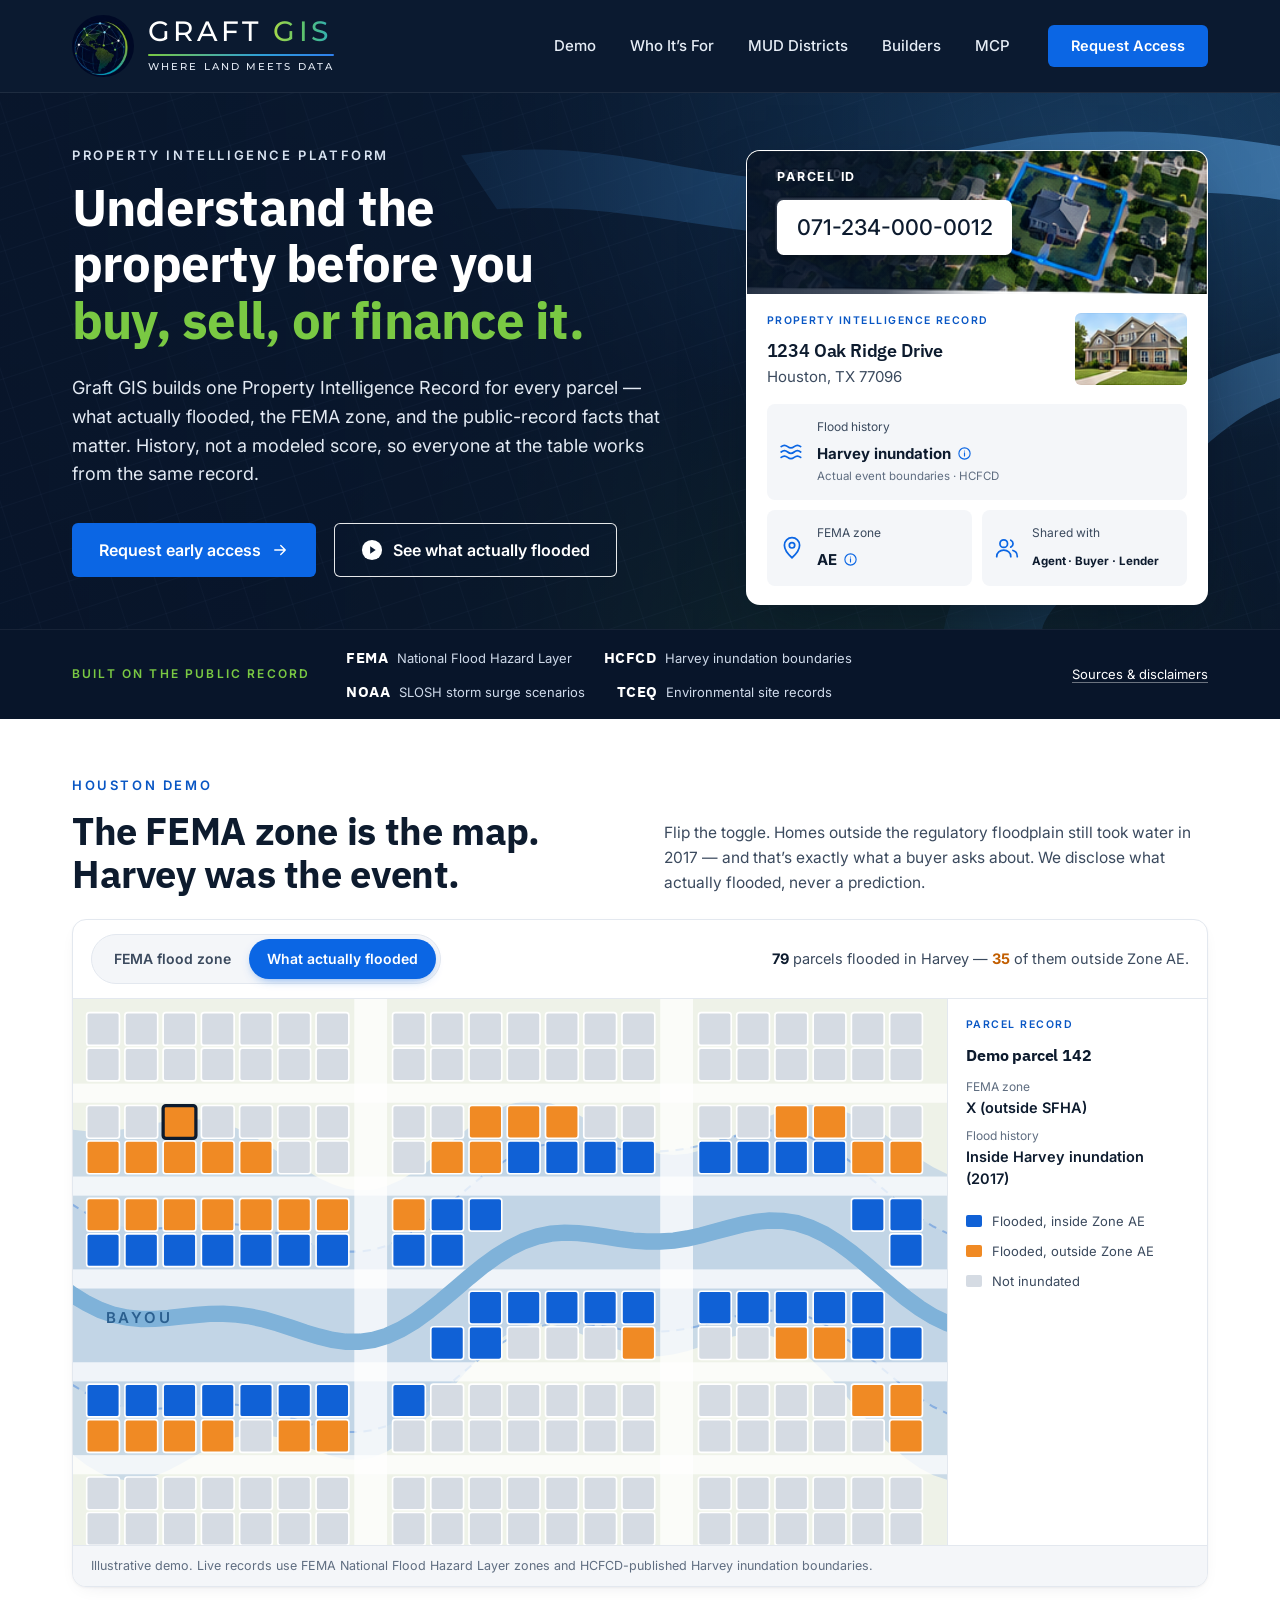
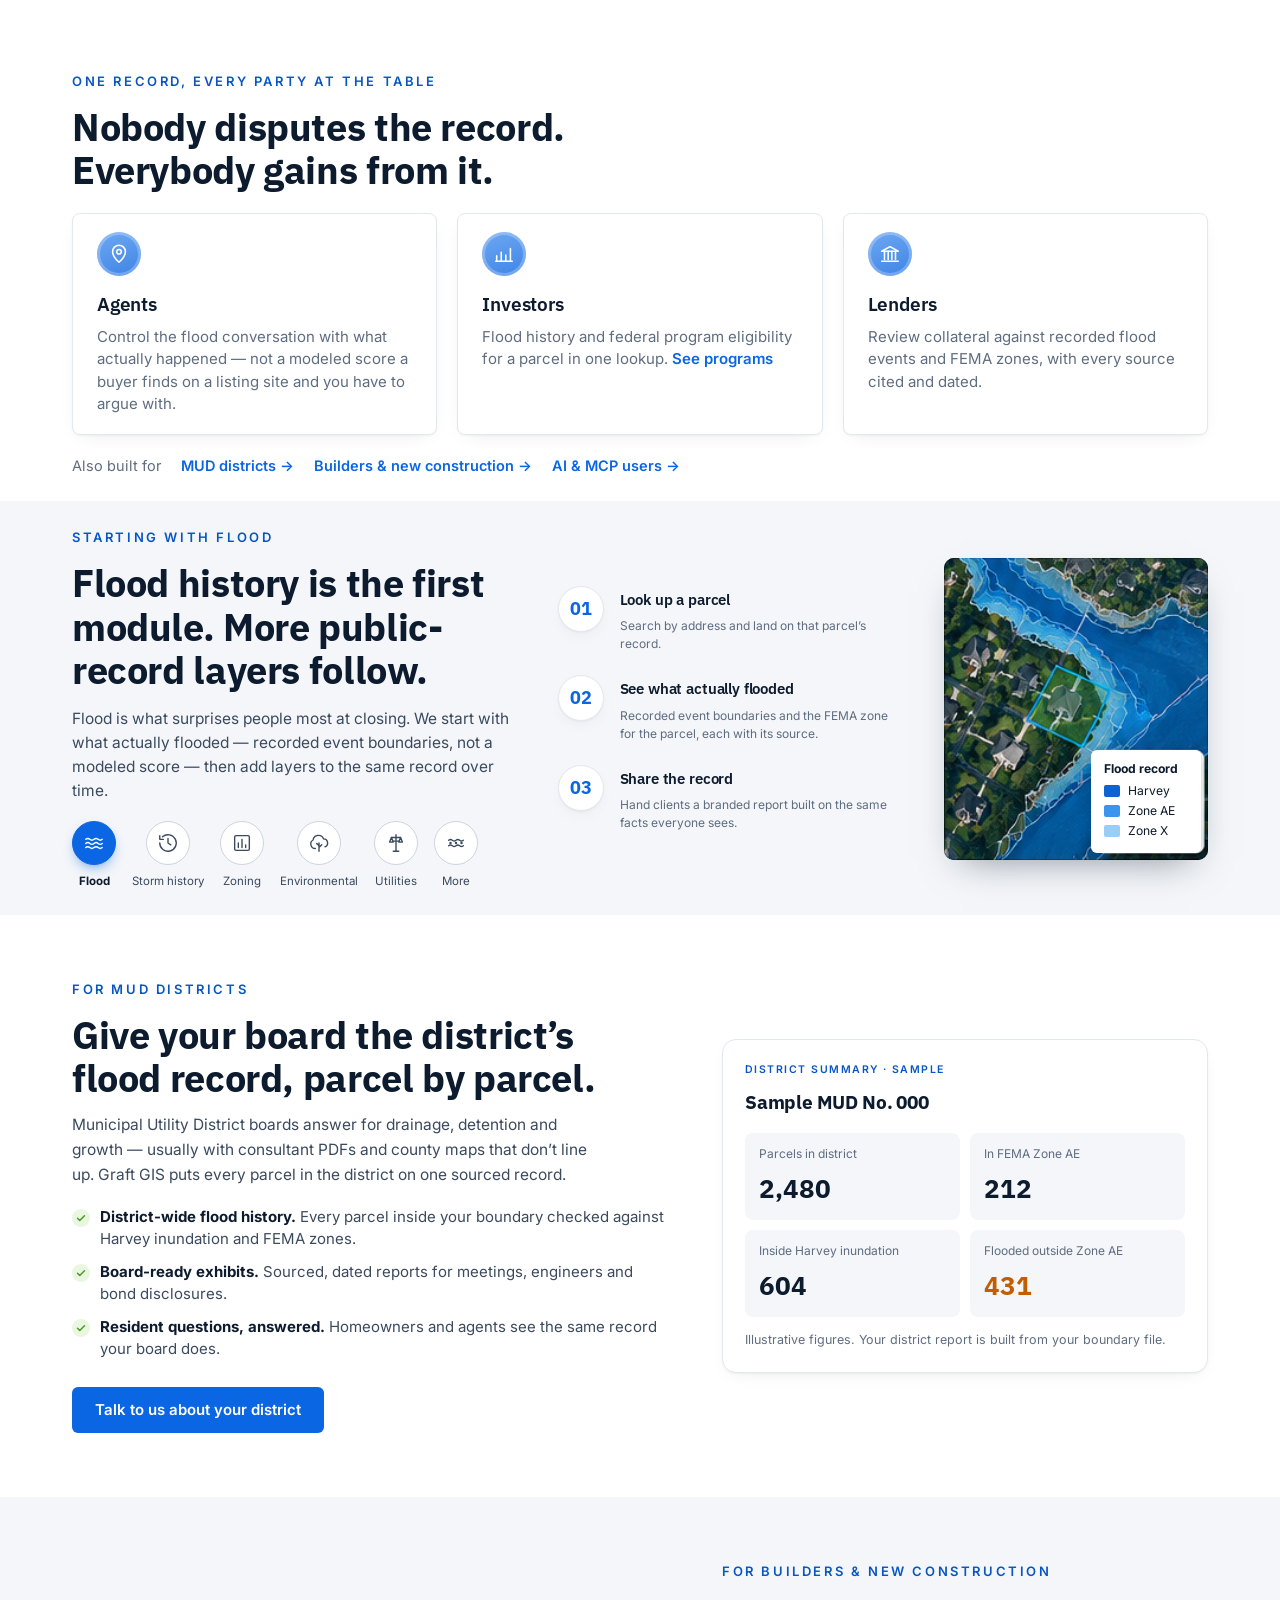
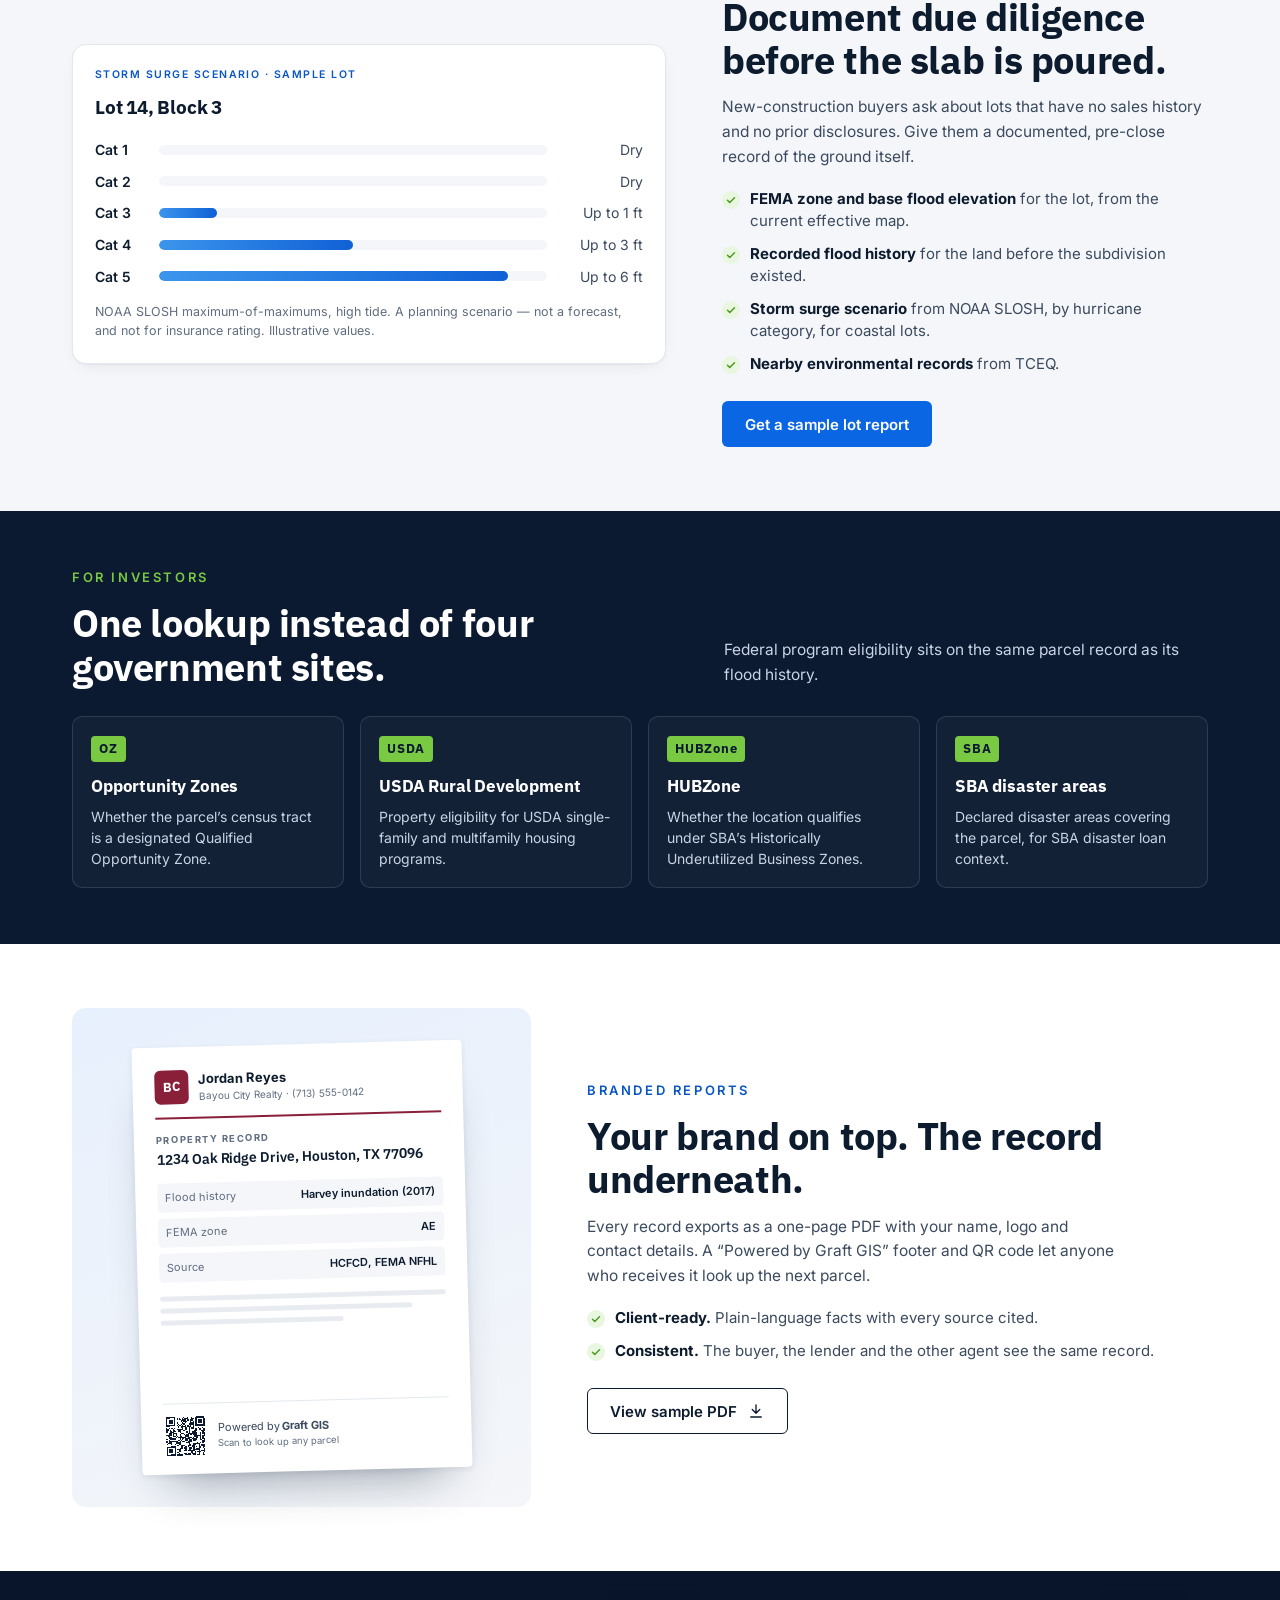
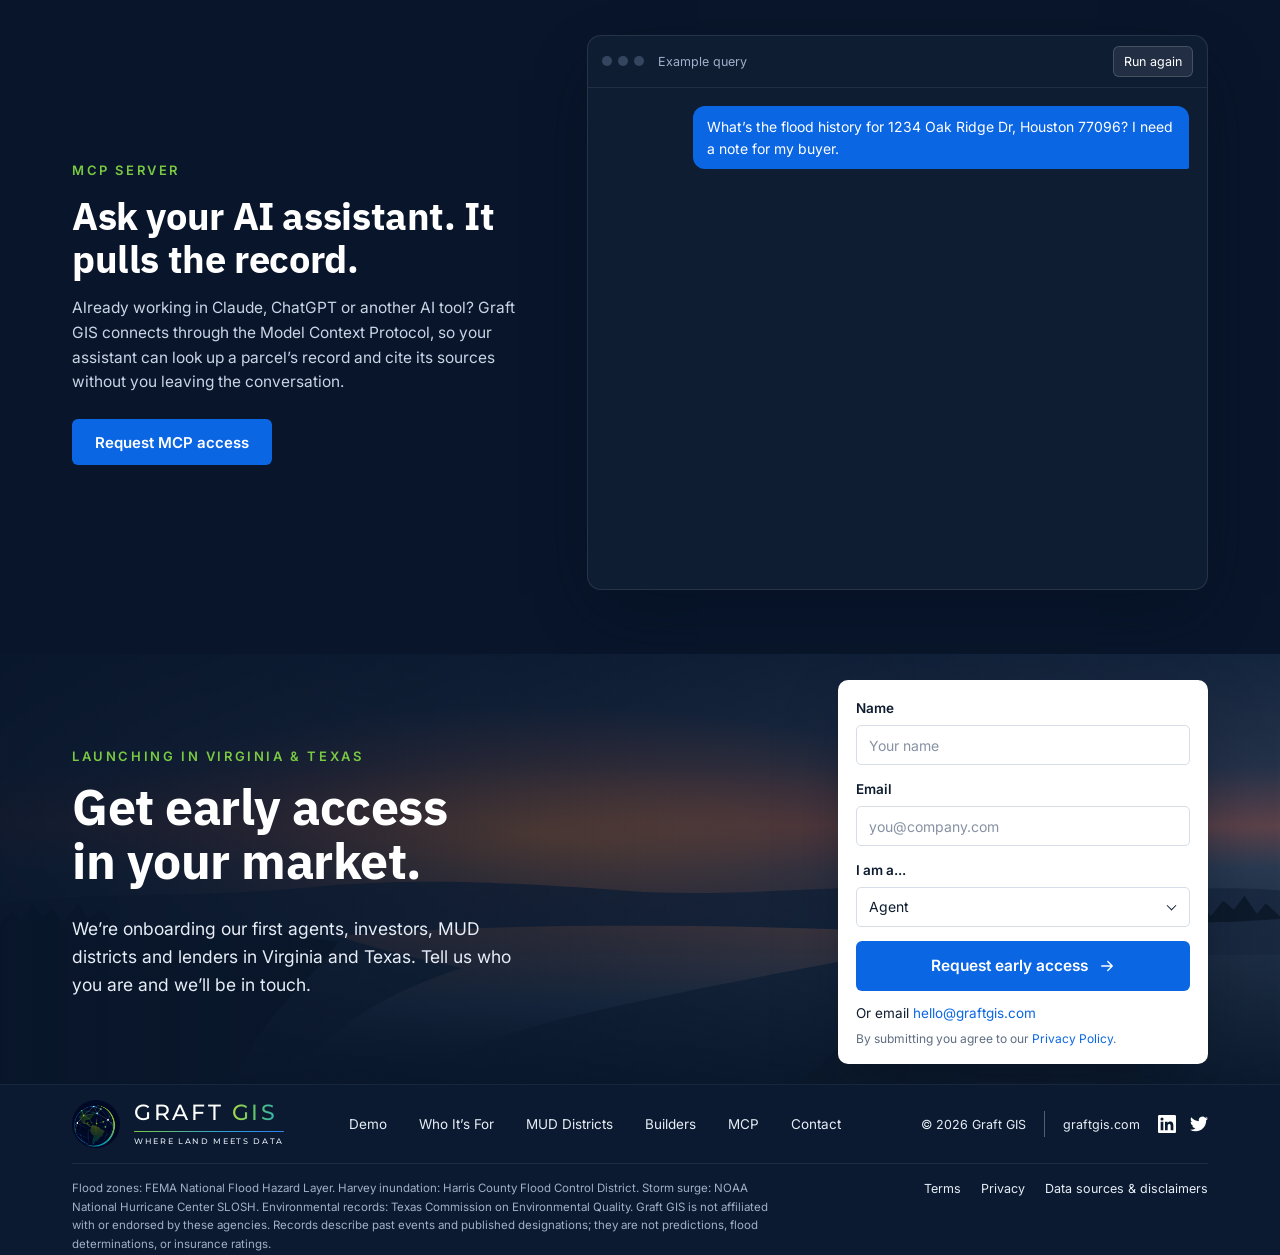
==== commit c168b2c5: "Add sample report PDF and update index.html with new content and structure" ====
--- a/index.html
+++ b/index.html
@@ -4,16 +4,16 @@
   <meta charset="utf-8">
   <meta name="viewport" content="width=device-width, initial-scale=1">
   <title>Graft GIS — Property Intelligence Platform</title>
-  <meta name="description" content="Graft GIS builds one Property Intelligence Record for every parcel — the risk and location facts that matter, in one place, for buyers, realtors and lenders.">
+  <meta name="description" content="Graft GIS builds one Property Intelligence Record for every parcel — what actually flooded, the FEMA zone, and the public-record facts that matter, for agents, investors, MUD districts and lenders.">
   <meta name="theme-color" content="#0b1a30">
   <link rel="icon" type="image/png" href="assets/img/logo-globe.png">
   <meta property="og:title" content="Graft GIS — Where Land Meets Data">
-  <meta property="og:description" content="Understand the property before you buy, sell, or finance it.">
+  <meta property="og:description" content="Disclose the record, not a guess. See what actually flooded before you buy, sell, build, or finance.">
   <meta property="og:image" content="assets/img/graft-gis-logo-full.jpg">
 
   <link rel="preconnect" href="https://fonts.googleapis.com">
   <link rel="preconnect" href="https://fonts.gstatic.com" crossorigin>
-  <link href="https://fonts.googleapis.com/css2?family=IBM+Plex+Sans:wght@500;600;700&family=Inter:wght@400;500;600;700&family=Montserrat:wght@500;600&display=swap" rel="stylesheet">
+  <link href="https://fonts.googleapis.com/css2?family=IBM+Plex+Sans:wght@500;600;700&family=IBM+Plex+Mono:wght@400;500&family=Inter:wght@400;500;600;700&family=Montserrat:wght@500;600&display=swap" rel="stylesheet">
   <link rel="stylesheet" href="assets/css/styles.css">
 </head>
 <body>
@@ -34,10 +34,11 @@
       </button>
 
       <nav class="site-nav" id="site-nav" aria-label="Primary">
+        <a href="#demo">Demo</a>
         <a href="#who-its-for">Who It’s For</a>
-        <a href="#flood">Flood</a>
-        <a href="#about">About</a>
-        <a href="#contact">Contact</a>
+        <a href="#mud">MUD Districts</a>
+        <a href="#builders">Builders</a>
+        <a href="#mcp">MCP</a>
         <a href="#contact" class="btn btn-primary btn-sm js-request">Request Access</a>
       </nav>
     </div>
@@ -69,15 +70,15 @@
         <div class="hero-copy">
           <p class="eyebrow eyebrow-light">Property Intelligence Platform</p>
           <h1>Understand the<br class="br-lg"> property before you<br class="br-lg"> <span class="text-green">buy, sell, or finance&nbsp;it.</span></h1>
-          <p class="hero-lead">Graft GIS builds one Property Intelligence Record for every parcel — the risk and location facts that matter, in one place, for everyone at the table.</p>
+          <p class="hero-lead">Graft GIS builds one Property Intelligence Record for every parcel — what actually flooded, the FEMA zone, and the public-record facts that matter. History, not a modeled score, so everyone at the table works from the same record.</p>
           <div class="hero-actions">
             <a href="#contact" class="btn btn-primary btn-lg js-request">
               Request early access
               <svg class="i" viewBox="0 0 24 24" aria-hidden="true"><path d="M5 12h14M13 6l6 6-6 6"/></svg>
             </a>
-            <a href="#how-it-works" class="btn btn-outline-light btn-lg">
+            <a href="#demo" class="btn btn-outline-light btn-lg">
               <svg class="i-play" viewBox="0 0 24 24" aria-hidden="true"><circle cx="12" cy="12" r="11" fill="#fff"/><path d="M10 8l6 4-6 4z" fill="#0b1a30"/></svg>
-              See how it works
+              See what actually flooded
             </a>
           </div>
         </div>
@@ -87,7 +88,7 @@
           <div class="record-aerial">
             <div class="record-parcel">
               <span class="record-parcel-label">Parcel ID</span>
-              <span class="record-parcel-input">123-45-6789</span>
+              <span class="record-parcel-input">071-234-000-0012</span>
             </div>
           </div>
           <div class="record-body">
@@ -95,38 +96,32 @@
               <div>
                 <p class="eyebrow eyebrow-sm">Property Intelligence Record</p>
                 <h2 class="record-address">1234 Oak Ridge Drive</h2>
-                <p class="record-city">Fairfax, VA 22030</p>
+                <p class="record-city">Houston, TX 77096</p>
               </div>
               <img src="assets/img/house.png" alt="Front of 1234 Oak Ridge Drive" class="record-house" width="104" height="66">
             </div>
 
             <div class="record-grid">
-              <div class="record-tile">
+              <div class="record-tile record-tile-wide">
                 <svg class="tile-icon" viewBox="0 0 24 24" aria-hidden="true"><path d="M2 7c2-1.6 4-1.6 6 0s4 1.6 6 0 4-1.6 6 0"/><path d="M2 12c2-1.6 4-1.6 6 0s4 1.6 6 0 4-1.6 6 0"/><path d="M2 17c2-1.6 4-1.6 6 0s4 1.6 6 0 4-1.6 6 0"/></svg>
                 <div>
-                  <span class="tile-label">Flood zone</span>
-                  <span class="tile-value">AE <svg class="i-info" viewBox="0 0 24 24" aria-label="FEMA Special Flood Hazard Area with base flood elevation" role="img"><title>FEMA Special Flood Hazard Area with base flood elevation</title><circle cx="12" cy="12" r="9"/><path d="M12 11v5M12 8h.01"/></svg></span>
+                  <span class="tile-label">Flood history</span>
+                  <span class="tile-value">Harvey inundation <svg class="i-info" viewBox="0 0 24 24" aria-label="Inside the recorded Hurricane Harvey (2017) inundation boundary" role="img"><title>Inside the recorded Hurricane Harvey (2017) inundation boundary</title><circle cx="12" cy="12" r="9"/><path d="M12 11v5M12 8h.01"/></svg></span>
+                  <span class="tile-note">Actual event boundaries · HCFCD</span>
                 </div>
               </div>
               <div class="record-tile">
-                <svg class="tile-icon tile-icon-red" viewBox="0 0 24 24" aria-hidden="true"><path d="M12 3l8 3v6c0 4.5-3.4 8.3-8 9-4.6-.7-8-4.5-8-9V6z"/><path d="M12 8v5M12 16h.01"/></svg>
+                <svg class="tile-icon" viewBox="0 0 24 24" aria-hidden="true"><path d="M12 21s-7-6.2-7-11.5A7 7 0 0 1 19 9.5C19 14.8 12 21 12 21z"/><circle cx="12" cy="9.5" r="2.5"/></svg>
                 <div>
-                  <span class="tile-label">Flood risk</span>
-                  <span class="tile-value">High <svg class="i-info" viewBox="0 0 24 24" aria-label="Relative flood risk for this parcel" role="img"><title>Relative flood risk for this parcel</title><circle cx="12" cy="12" r="9"/><path d="M12 11v5M12 8h.01"/></svg></span>
-                </div>
-              </div>
-              <div class="record-tile">
-                <svg class="tile-icon" viewBox="0 0 24 24" aria-hidden="true"><path d="M4 20V14M9 20V10M14 20v-7M19 20V6"/><path d="M3 20h18"/><path d="M4 10l5-4 5 3 6-5"/></svg>
-                <div>
-                  <span class="tile-label">Insurance outlook</span>
-                  <span class="tile-value">Higher Risk</span>
+                  <span class="tile-label">FEMA zone</span>
+                  <span class="tile-value">AE <svg class="i-info" viewBox="0 0 24 24" aria-label="FEMA Special Flood Hazard Area with base flood elevation" role="img"><title>FEMA Special Flood Hazard Area with base flood elevation</title><circle cx="12" cy="12" r="9"/><path d="M12 11v5M12 8h.01"/></svg></span>
                 </div>
               </div>
               <div class="record-tile">
                 <svg class="tile-icon" viewBox="0 0 24 24" aria-hidden="true"><circle cx="9" cy="8" r="3.5"/><path d="M2.5 20c0-3.6 2.9-6 6.5-6s6.5 2.4 6.5 6"/><path d="M15.5 4.8a3.5 3.5 0 0 1 0 6.4M17.5 14.3c2.4.6 4 2.7 4 5.7"/></svg>
                 <div>
-                  <span class="tile-label">View</span>
-                  <span class="tile-value tile-value-sm">Buyer · Realtor · Lender</span>
+                  <span class="tile-label">Shared with</span>
+                  <span class="tile-value tile-value-sm">Agent · Buyer · Lender</span>
                 </div>
               </div>
             </div>
@@ -135,35 +130,91 @@
       </div>
     </section>
 
-    <!-- ============ ONE RECORD, THREE VIEWS ============ -->
+    <!-- ============ SOURCES ============ -->
+    <section class="sources" aria-labelledby="sources-title">
+      <div class="container sources-inner">
+        <p class="sources-title" id="sources-title">Built on the public record</p>
+        <ul class="sources-list">
+          <li><strong>FEMA</strong><span>National Flood Hazard Layer</span></li>
+          <li><strong>HCFCD</strong><span>Harvey inundation boundaries</span></li>
+          <li><strong>NOAA</strong><span>SLOSH storm surge scenarios</span></li>
+          <li><strong>TCEQ</strong><span>Environmental site records</span></li>
+        </ul>
+        <a href="legal.html#data" class="sources-link">Sources &amp; disclaimers</a>
+      </div>
+    </section>
+
+    <!-- ============ HOUSTON DEMO MAP ============ -->
+    <section class="section demo" id="demo">
+      <div class="container">
+        <div class="demo-head">
+          <div>
+            <p class="eyebrow">Houston demo</p>
+            <h2 class="section-title">The FEMA zone is the map. Harvey was the event.</h2>
+          </div>
+          <p class="demo-lead">Flip the toggle. Homes outside the regulatory floodplain still took water in 2017 — and that’s exactly what a buyer asks about. We disclose what actually flooded, never a prediction.</p>
+        </div>
+
+        <div class="demo-card">
+          <div class="demo-toolbar">
+            <div class="toggle" role="group" aria-label="Map layer">
+              <button type="button" class="toggle-btn" data-layer="fema" aria-pressed="false">FEMA flood zone</button>
+              <button type="button" class="toggle-btn" data-layer="harvey" aria-pressed="true">What actually flooded</button>
+            </div>
+            <p class="demo-stat" id="demo-stat" aria-live="polite"></p>
+          </div>
+
+          <div class="demo-body">
+            <svg class="demo-map" id="demo-map" viewBox="0 0 640 400" role="img" aria-label="Illustrative Houston neighborhood map showing FEMA flood zone and Harvey inundation by parcel"></svg>
+
+            <aside class="demo-side">
+              <div class="demo-readout" id="demo-readout" aria-live="polite">
+                <p class="eyebrow eyebrow-sm">Parcel record</p>
+                <p class="demo-readout-empty">Select a parcel on the map to see its record.</p>
+              </div>
+              <ul class="demo-legend" id="demo-legend"></ul>
+            </aside>
+          </div>
+          <p class="demo-note">Illustrative demo. Live records use FEMA National Flood Hazard Layer zones and HCFCD-published Harvey inundation boundaries.</p>
+        </div>
+      </div>
+    </section>
+
+    <!-- ============ WHO IT'S FOR ============ -->
     <section class="section views" id="who-its-for">
       <div class="container">
-        <p class="eyebrow">One record, three views</p>
-        <h2 class="section-title">The same facts, framed for the decision you’re making.</h2>
+        <p class="eyebrow">One record, every party at the table</p>
+        <h2 class="section-title">Nobody disputes the record. Everybody gains from it.</h2>
 
         <div class="views-grid">
-          <article class="view-card">
-            <span class="view-icon" aria-hidden="true">
-              <svg viewBox="0 0 24 24"><path d="M3 11l9-7 9 7"/><path d="M5 9.5V20h14V9.5"/><path d="M10 20v-6h4v6"/></svg>
-            </span>
-            <h3>Home buyers</h3>
-            <p>Know what you’re getting into before you make an offer — in plain language, not GIS jargon.</p>
-          </article>
           <article class="view-card">
             <span class="view-icon" aria-hidden="true">
               <svg viewBox="0 0 24 24"><path d="M12 21s-7-6.2-7-11.5A7 7 0 0 1 19 9.5C19 14.8 12 21 12 21z"/><circle cx="12" cy="9.5" r="2.5"/></svg>
             </span>
-            <h3>Realtors</h3>
-            <p>Answer risk questions up front and share a clean, credible record with clients on every listing.</p>
+            <h3>Agents</h3>
+            <p>Control the flood conversation with what actually happened — not a modeled score a buyer finds on a listing site and you have to argue with.</p>
+          </article>
+          <article class="view-card">
+            <span class="view-icon" aria-hidden="true">
+              <svg viewBox="0 0 24 24"><path d="M4 20V14M9 20V10M14 20v-7M19 20V6"/><path d="M3 20h18"/></svg>
+            </span>
+            <h3>Investors</h3>
+            <p>Flood history and federal program eligibility for a parcel in one lookup. <a href="#programs" class="text-link">See programs</a></p>
           </article>
           <article class="view-card">
             <span class="view-icon" aria-hidden="true">
               <svg viewBox="0 0 24 24"><path d="M3 9l9-5 9 5"/><path d="M4 9h16"/><path d="M6 9v9M10 9v9M14 9v9M18 9v9"/><path d="M3 20h18"/></svg>
             </span>
             <h3>Lenders</h3>
-            <p>Screen collateral risk per parcel with consistent, location-based data you can review fast.</p>
+            <p>Review collateral against recorded flood events and FEMA zones, with every source cited and dated.</p>
           </article>
         </div>
+
+        <p class="views-more">Also built for
+          <a href="#mud">MUD districts</a>
+          <a href="#builders">Builders &amp; new construction</a>
+          <a href="#mcp">AI &amp; MCP users</a>
+        </p>
       </div>
     </section>
 
@@ -172,17 +223,17 @@
       <div class="container flood-inner">
         <div class="flood-copy">
           <p class="eyebrow">Starting with flood</p>
-          <h2 class="section-title">Flood is the first module. More risk layers follow.</h2>
-          <p class="flood-lead">Flood is the risk that surprises people most at closing. We start there, then add modules to the same record over time.</p>
-
-          <ul class="modules" aria-label="Risk modules">
+          <h2 class="section-title">Flood history is the first module. More public-record layers follow.</h2>
+          <p class="flood-lead">Flood is what surprises people most at closing. We start with what actually flooded — recorded event boundaries, not a modeled score — then add layers to the same record over time.</p>
+
+          <ul class="modules" aria-label="Record modules">
             <li class="module is-active">
               <span class="module-icon"><svg viewBox="0 0 24 24" aria-hidden="true"><path d="M3 8c1.5-1.3 3-1.3 4.5 0s3 1.3 4.5 0 3-1.3 4.5 0 3 1.3 4.5 0"/><path d="M3 12.5c1.5-1.3 3-1.3 4.5 0s3 1.3 4.5 0 3-1.3 4.5 0 3 1.3 4.5 0"/><path d="M3 17c1.5-1.3 3-1.3 4.5 0s3 1.3 4.5 0 3-1.3 4.5 0 3 1.3 4.5 0"/></svg></span>
               <span class="module-label">Flood</span>
             </li>
             <li class="module" title="Coming soon">
-              <span class="module-icon"><svg viewBox="0 0 24 24" aria-hidden="true"><circle cx="12" cy="12" r="8.5"/><path d="M6 7.5c2 .5 2.5 2 4 2s1.5 2 3 2.5 1 2.5-.5 3.5M14 4c-.5 1.5 0 2.5 1.5 3s2.5 1.5 2 3.5M5 14.5c1.5-.3 2.5.3 3 1.5"/></svg></span>
-              <span class="module-label">Climate</span>
+              <span class="module-icon"><svg viewBox="0 0 24 24" aria-hidden="true"><path d="M3 12a9 9 0 1 0 3-6.7"/><path d="M3 4v4h4"/><path d="M12 7v5l3 2"/></svg></span>
+              <span class="module-label">Storm history</span>
             </li>
             <li class="module" title="Coming soon">
               <span class="module-icon"><svg viewBox="0 0 24 24" aria-hidden="true"><rect x="4" y="4" width="16" height="16" rx="1.5"/><path d="M8 17v-5M12 17V8M16 17v-3"/></svg></span>
@@ -214,28 +265,204 @@
           <li class="step">
             <span class="step-num">02</span>
             <div>
-              <h3>See the flood picture</h3>
-              <p>Mapped flood and climate risk data for the parcel, summarized clearly.</p>
+              <h3>See what actually flooded</h3>
+              <p>Recorded event boundaries and the FEMA zone for the parcel, each with its source.</p>
             </div>
           </li>
           <li class="step">
             <span class="step-num">03</span>
             <div>
-              <h3>Share the right view</h3>
-              <p>Hand buyers, agents and lenders the version built for them.</p>
+              <h3>Share the record</h3>
+              <p>Hand clients a branded report built on the same facts everyone sees.</p>
             </div>
           </li>
         </ol>
 
-        <figure class="flood-map" aria-label="Flood risk map of a parcel">
-          <img src="assets/img/flood-map.png" alt="Aerial map with a highlighted parcel and shaded flood risk zones along the river" width="223" height="255">
+        <figure class="flood-map" aria-label="Flood record map of a parcel">
+          <img src="assets/img/flood-map.png" alt="Aerial map with a highlighted parcel and shaded flood record layers along the bayou" width="223" height="255">
           <figcaption class="map-legend">
-            <strong>Flood Risk</strong>
-            <span><i class="sw sw-high"></i>High</span>
-            <span><i class="sw sw-mod"></i>Moderate</span>
-            <span><i class="sw sw-low"></i>Low</span>
+            <strong>Flood record</strong>
+            <span><i class="sw sw-high"></i>Harvey</span>
+            <span><i class="sw sw-mod"></i>Zone AE</span>
+            <span><i class="sw sw-low"></i>Zone X</span>
           </figcaption>
         </figure>
+      </div>
+    </section>
+
+    <!-- ============ MUD DISTRICTS ============ -->
+    <section class="section persona" id="mud">
+      <div class="container persona-inner">
+        <div class="persona-copy">
+          <p class="eyebrow">For MUD districts</p>
+          <h2 class="section-title">Give your board the district’s flood record, parcel by parcel.</h2>
+          <p class="persona-lead">Municipal Utility District boards answer for drainage, detention and growth — usually with consultant PDFs and county maps that don’t line up. Graft GIS puts every parcel in the district on one sourced record.</p>
+          <ul class="checklist">
+            <li><strong>District-wide flood history.</strong> Every parcel inside your boundary checked against Harvey inundation and FEMA zones.</li>
+            <li><strong>Board-ready exhibits.</strong> Sourced, dated reports for meetings, engineers and bond disclosures.</li>
+            <li><strong>Resident questions, answered.</strong> Homeowners and agents see the same record your board does.</li>
+          </ul>
+          <a href="#contact" class="btn btn-primary js-request" data-role="MUD administrator">Talk to us about your district</a>
+        </div>
+
+        <div class="panel" aria-label="Sample MUD district summary">
+          <div class="panel-head">
+            <p class="eyebrow eyebrow-sm">District summary · sample</p>
+            <h3>Sample MUD No. 000</h3>
+          </div>
+          <dl class="panel-stats">
+            <div><dt>Parcels in district</dt><dd>2,480</dd></div>
+            <div><dt>In FEMA Zone AE</dt><dd>212</dd></div>
+            <div><dt>Inside Harvey inundation</dt><dd>604</dd></div>
+            <div><dt>Flooded outside Zone AE</dt><dd class="dd-accent">431</dd></div>
+          </dl>
+          <p class="panel-note">Illustrative figures. Your district report is built from your boundary file.</p>
+        </div>
+      </div>
+    </section>
+
+    <!-- ============ BUILDERS ============ -->
+    <section class="section persona persona-alt" id="builders">
+      <div class="container persona-inner persona-inner-flip">
+        <div class="persona-copy">
+          <p class="eyebrow">For builders &amp; new construction</p>
+          <h2 class="section-title">Document due diligence before the slab is poured.</h2>
+          <p class="persona-lead">New-construction buyers ask about lots that have no sales history and no prior disclosures. Give them a documented, pre-close record of the ground itself.</p>
+          <ul class="checklist">
+            <li><strong>FEMA zone and base flood elevation</strong> for the lot, from the current effective map.</li>
+            <li><strong>Recorded flood history</strong> for the land before the subdivision existed.</li>
+            <li><strong>Storm surge scenario</strong> from NOAA SLOSH, by hurricane category, for coastal lots.</li>
+            <li><strong>Nearby environmental records</strong> from TCEQ.</li>
+          </ul>
+          <a href="#contact" class="btn btn-primary js-request" data-role="New construction agent">Get a sample lot report</a>
+        </div>
+
+        <div class="panel" aria-label="Sample storm surge scenario for a lot">
+          <div class="panel-head">
+            <p class="eyebrow eyebrow-sm">Storm surge scenario · sample lot</p>
+            <h3>Lot 14, Block 3</h3>
+          </div>
+          <ol class="surge">
+            <li><span class="surge-cat">Cat 1</span><span class="surge-bar"><i style="--d:0"></i></span><span class="surge-val">Dry</span></li>
+            <li><span class="surge-cat">Cat 2</span><span class="surge-bar"><i style="--d:0"></i></span><span class="surge-val">Dry</span></li>
+            <li><span class="surge-cat">Cat 3</span><span class="surge-bar"><i style="--d:.15"></i></span><span class="surge-val">Up to 1 ft</span></li>
+            <li><span class="surge-cat">Cat 4</span><span class="surge-bar"><i style="--d:.5"></i></span><span class="surge-val">Up to 3 ft</span></li>
+            <li><span class="surge-cat">Cat 5</span><span class="surge-bar"><i style="--d:.9"></i></span><span class="surge-val">Up to 6 ft</span></li>
+          </ol>
+          <p class="panel-note">NOAA SLOSH maximum-of-maximums, high tide. A planning scenario — not a forecast, and not for insurance rating. Illustrative values.</p>
+        </div>
+      </div>
+    </section>
+
+    <!-- ============ FEDERAL PROGRAMS ============ -->
+    <section class="section programs" id="programs">
+      <div class="container">
+        <div class="programs-head">
+          <div>
+            <p class="eyebrow">For investors</p>
+            <h2 class="section-title">One lookup instead of four government sites.</h2>
+          </div>
+          <p class="programs-lead">Federal program eligibility sits on the same parcel record as its flood history.</p>
+        </div>
+        <ul class="programs-grid">
+          <li class="program">
+            <span class="program-tag">OZ</span>
+            <h3>Opportunity Zones</h3>
+            <p>Whether the parcel’s census tract is a designated Qualified Opportunity Zone.</p>
+          </li>
+          <li class="program">
+            <span class="program-tag">USDA</span>
+            <h3>USDA Rural Development</h3>
+            <p>Property eligibility for USDA single-family and multifamily housing programs.</p>
+          </li>
+          <li class="program">
+            <span class="program-tag">HUBZone</span>
+            <h3>HUBZone</h3>
+            <p>Whether the location qualifies under SBA’s Historically Underutilized Business Zones.</p>
+          </li>
+          <li class="program">
+            <span class="program-tag">SBA</span>
+            <h3>SBA disaster areas</h3>
+            <p>Declared disaster areas covering the parcel, for SBA disaster loan context.</p>
+          </li>
+        </ul>
+      </div>
+    </section>
+
+    <!-- ============ BRANDED REPORT ============ -->
+    <section class="section report" id="report">
+      <div class="container report-inner">
+        <div class="report-preview" aria-label="Sample branded report page">
+          <div class="paper">
+            <div class="paper-brand">
+              <span class="paper-logo" aria-hidden="true">BC</span>
+              <span>
+                <strong>Jordan Reyes</strong>
+                <small>Bayou City Realty · (713) 555-0142</small>
+              </span>
+            </div>
+            <p class="paper-kicker">Property Record</p>
+            <p class="paper-address">1234 Oak Ridge Drive, Houston, TX 77096</p>
+            <dl class="paper-facts">
+              <div><dt>Flood history</dt><dd>Harvey inundation (2017)</dd></div>
+              <div><dt>FEMA zone</dt><dd>AE</dd></div>
+              <div><dt>Source</dt><dd>HCFCD, FEMA NFHL</dd></div>
+            </dl>
+            <span class="paper-lines" aria-hidden="true"><i></i><i></i><i></i></span>
+            <div class="paper-footer">
+              <img src="assets/img/qr-report.svg" alt="QR code linking to graftgis.com" width="44" height="44">
+              <span>Powered by <strong>Graft GIS</strong><small>Scan to look up any parcel</small></span>
+            </div>
+          </div>
+        </div>
+
+        <div class="report-copy">
+          <p class="eyebrow">Branded reports</p>
+          <h2 class="section-title">Your brand on top. The record underneath.</h2>
+          <p class="persona-lead">Every record exports as a one-page PDF with your name, logo and contact details. A “Powered by Graft GIS” footer and QR code let anyone who receives it look up the next parcel.</p>
+          <ul class="checklist">
+            <li><strong>Client-ready.</strong> Plain-language facts with every source cited.</li>
+            <li><strong>Consistent.</strong> The buyer, the lender and the other agent see the same record.</li>
+          </ul>
+          <a href="assets/sample-report.pdf" class="btn btn-outline-dark" target="_blank" rel="noopener">
+            View sample PDF
+            <svg class="i" viewBox="0 0 24 24" aria-hidden="true"><path d="M12 4v11M7 10l5 5 5-5M5 20h14"/></svg>
+          </a>
+        </div>
+      </div>
+    </section>
+
+    <!-- ============ MCP ============ -->
+    <section class="section mcp" id="mcp">
+      <div class="container mcp-inner">
+        <div class="mcp-copy">
+          <p class="eyebrow eyebrow-green">MCP server</p>
+          <h2>Ask your AI assistant. It pulls the record.</h2>
+          <p>Already working in Claude, ChatGPT or another AI tool? Graft GIS connects through the Model Context Protocol, so your assistant can look up a parcel’s record and cite its sources without you leaving the conversation.</p>
+          <a href="#contact" class="btn btn-primary js-request" data-role="Agent">Request MCP access</a>
+        </div>
+
+        <div class="terminal" aria-label="Example MCP query">
+          <div class="terminal-bar">
+            <span class="dots" aria-hidden="true"><i></i><i></i><i></i></span>
+            <span>Example query</span>
+            <button type="button" class="terminal-run" id="mcp-run">Run again</button>
+          </div>
+          <div class="terminal-body" id="mcp-body">
+            <div class="msg msg-user">What’s the flood history for 1234 Oak Ridge Dr, Houston 77096? I need a note for my buyer.</div>
+            <div class="msg msg-tool"><span class="tool-name">graftgis.get_parcel_record</span><code>{ "address": "1234 Oak Ridge Dr, Houston, TX 77096" }</code></div>
+            <pre class="msg msg-json"><code>{
+  "parcel_id": "071-234-000-0012",
+  "fema_zone": "AE",
+  "flood_history": [
+    { "event": "Hurricane Harvey", "year": 2017,
+      "inundated": true, "source": "HCFCD" }
+  ],
+  "sources": ["FEMA NFHL", "HCFCD"]
+}</code></pre>
+            <div class="msg msg-assistant">This parcel sits in FEMA Zone AE and falls inside the recorded Hurricane Harvey (2017) inundation boundary published by HCFCD. Suggested note: “Public records show this property is in a FEMA Special Flood Hazard Area and within the area that flooded during Hurricane Harvey.”</div>
+          </div>
+        </div>
       </div>
     </section>
 
@@ -246,7 +473,7 @@
         <div class="cta-copy">
           <p class="eyebrow eyebrow-green">Launching in Virginia &amp; Texas</p>
           <h2>Get early access<br> in your market.</h2>
-          <p>We’re onboarding our first buyers, agents and lenders in Virginia and Texas. Tell us who you are and we’ll be in touch.</p>
+          <p>We’re onboarding our first agents, investors, MUD districts and lenders in Virginia and Texas. Tell us who you are and we’ll be in touch.</p>
         </div>
 
         <div class="form-card">
@@ -263,8 +490,10 @@
               <label for="role">I am a...</label>
               <div class="select-wrap">
                 <select id="role" name="role">
-                  <option value="Home buyer">Home buyer</option>
-                  <option value="Realtor">Realtor</option>
+                  <option value="Agent">Agent</option>
+                  <option value="New construction agent">New construction agent</option>
+                  <option value="Investor">Investor</option>
+                  <option value="MUD administrator">MUD administrator</option>
                   <option value="Lender">Lender</option>
                   <option value="Other">Other</option>
                 </select>
@@ -276,6 +505,7 @@
               <svg class="i" viewBox="0 0 24 24" aria-hidden="true"><path d="M5 12h14M13 6l6 6-6 6"/></svg>
             </button>
             <p class="form-alt">Or email <a href="mailto:hello@graftgis.com">hello@graftgis.com</a></p>
+            <p class="form-legal">By submitting you agree to our <a href="legal.html#privacy">Privacy Policy</a>.</p>
           </form>
 
           <div class="form-success" id="form-success" hidden tabindex="-1">
@@ -300,9 +530,11 @@
       </a>
 
       <nav class="footer-nav" aria-label="Footer">
+        <a href="#demo">Demo</a>
         <a href="#who-its-for">Who It’s For</a>
-        <a href="#flood">Flood</a>
-        <a href="#about">About</a>
+        <a href="#mud">MUD Districts</a>
+        <a href="#builders">Builders</a>
+        <a href="#mcp">MCP</a>
         <a href="#contact">Contact</a>
       </nav>
 
@@ -319,6 +551,15 @@
         </a>
       </div>
     </div>
+
+    <div class="container footer-legal">
+      <p class="footer-attribution">Flood zones: FEMA National Flood Hazard Layer. Harvey inundation: Harris County Flood Control District. Storm surge: NOAA National Hurricane Center SLOSH. Environmental records: Texas Commission on Environmental Quality. Graft GIS is not affiliated with or endorsed by these agencies. Records describe past events and published designations; they are not predictions, flood determinations, or insurance ratings.</p>
+      <nav class="footer-legal-nav" aria-label="Legal">
+        <a href="legal.html#terms">Terms</a>
+        <a href="legal.html#privacy">Privacy</a>
+        <a href="legal.html#data">Data sources &amp; disclaimers</a>
+      </nav>
+    </div>
   </footer>
 
   <script src="assets/js/main.js"></script>
--- a/assets/css/styles.css
+++ b/assets/css/styles.css
@@ -479,7 +479,7 @@
   box-shadow: 0 4px 14px rgba(0, 0, 0, .2);
 }
 .map-legend strong { font-weight: 700; margin-bottom: .6cqw; }
-.map-legend span { display: flex; align-items: center; gap: 2.8cqw; }
+.map-legend span { display: flex; align-items: center; gap: 2.8cqw; white-space: nowrap; }
 .sw { width: 1.35em; height: 1em; border-radius: 2px; flex-shrink: 0; }
 .sw-high { background: #1061d6; }
 .sw-mod { background: #3c95ec; }
@@ -603,10 +603,353 @@
 .social:hover { opacity: .8; }
 .social + .social { margin-left: -4px; }
 
+/* ---------- Record card: wide tile ---------- */
+.record-tile-wide { grid-column: 1 / -1; }
+.tile-note { display: block; font-size: 11.5px; color: var(--ink-500); margin-top: 3px; }
+
+/* ---------- Shared bits ---------- */
+.text-link { color: var(--blue-600); font-weight: 600; white-space: nowrap; }
+.text-link:hover { text-decoration: underline; text-underline-offset: 3px; }
+.persona .btn, .report .btn, .mcp .btn { padding: 0 22px; height: 46px; }
+.btn-outline-dark { color: var(--ink-900); border-color: var(--ink-900); background: transparent; }
+.btn-outline-dark:hover { background: var(--ink-900); color: #fff; }
+
+/* ---------- Sources strip ---------- */
+.sources { background: var(--navy-950); color: #cfdaea; border-top: 1px solid rgba(255, 255, 255, .06); }
+.sources-inner {
+  display: flex;
+  align-items: center;
+  gap: 18px 36px;
+  padding-top: 16px;
+  padding-bottom: 16px;
+  flex-wrap: wrap;
+}
+.sources-title { font-size: 12px; font-weight: 600; letter-spacing: .18em; text-transform: uppercase; color: var(--green-500); }
+.sources-list { display: flex; flex-wrap: wrap; gap: 10px 32px; flex: 1; }
+.sources-list li { display: flex; align-items: baseline; gap: 8px; font-size: 13px; }
+.sources-list strong { font-family: var(--font-head); font-size: 15px; color: #fff; letter-spacing: .04em; }
+.sources-link { font-size: 13px; color: #fff; text-decoration: underline; text-underline-offset: 3px; text-decoration-color: rgba(255, 255, 255, .4); }
+.sources-link:hover { text-decoration-color: #fff; }
+
+/* ---------- Demo map ---------- */
+.demo { padding: 56px 0 48px; }
+.demo-head {
+  display: grid;
+  grid-template-columns: minmax(0, 1fr) minmax(0, 1fr);
+  gap: 16px 48px;
+  align-items: end;
+  margin-bottom: 24px;
+}
+.demo-lead, .programs-lead, .persona-lead { color: var(--ink-700); font-size: 15.5px; line-height: 1.6; }
+.demo-card {
+  border: 1px solid var(--line);
+  border-radius: var(--radius-lg);
+  background: var(--surface);
+  box-shadow: var(--shadow-soft);
+  overflow: hidden;
+}
+.demo-toolbar {
+  display: flex;
+  align-items: center;
+  justify-content: space-between;
+  gap: 12px 24px;
+  flex-wrap: wrap;
+  padding: 14px 18px;
+  border-bottom: 1px solid var(--line);
+}
+.toggle { display: inline-flex; padding: 4px; background: var(--surface-alt); border-radius: 999px; border: 1px solid var(--line); }
+.toggle-btn {
+  font: inherit;
+  font-size: 14px;
+  font-weight: 600;
+  color: var(--ink-700);
+  background: transparent;
+  border: 0;
+  border-radius: 999px;
+  padding: 9px 18px;
+  cursor: pointer;
+  transition: background-color .15s ease, color .15s ease;
+}
+.toggle-btn[aria-pressed="true"] { background: var(--blue-600); color: #fff; box-shadow: 0 4px 12px -6px rgba(11, 102, 228, .8); }
+.toggle-btn:focus-visible { outline: 3px solid rgba(47, 128, 237, .5); outline-offset: 2px; }
+.demo-stat { font-size: 14.5px; color: var(--ink-700); }
+.demo-stat strong { color: var(--ink-900); }
+.demo-stat .hl { color: #c25e00; }
+
+.demo-body { display: grid; grid-template-columns: minmax(0, 1fr) 260px; }
+.demo-map { width: 100%; height: auto; background: #eef2e8; }
+.demo-map .lot { stroke: #fff; stroke-width: 1.2; cursor: pointer; transition: fill .3s ease; }
+.demo-map .lot:hover, .demo-map .lot:focus { stroke: var(--ink-900); stroke-width: 2; outline: none; }
+.demo-map .lot.is-selected { stroke: var(--ink-900); stroke-width: 2.4; }
+.demo-map .layer { transition: opacity .35s ease; }
+.demo-side { border-left: 1px solid var(--line); padding: 18px; display: flex; flex-direction: column; gap: 20px; }
+.demo-readout { min-height: 132px; }
+.demo-readout h3 { font-size: 16px; margin-bottom: 10px; }
+.demo-readout dl { margin: 0; display: grid; gap: 8px; }
+.demo-readout dt { font-size: 12px; color: var(--ink-500); }
+.demo-readout dd { margin: 0; font-weight: 600; font-size: 14.5px; }
+.demo-readout-empty { font-size: 14px; color: var(--ink-500); }
+.demo-legend { display: grid; gap: 10px; font-size: 13px; color: var(--ink-700); }
+.demo-legend li { display: flex; align-items: center; gap: 10px; }
+.demo-legend i { width: 16px; height: 12px; border-radius: 2px; flex-shrink: 0; }
+.demo-note { font-size: 12.5px; color: var(--ink-500); padding: 10px 18px; border-top: 1px solid var(--line); background: var(--surface-alt); }
+
+/* ---------- Views: also built for ---------- */
+.views-more { margin-top: 20px; font-size: 14.5px; color: var(--ink-500); display: flex; flex-wrap: wrap; align-items: center; gap: 8px 20px; }
+.views-more a { color: var(--blue-600); font-weight: 600; }
+.views-more a::after { content: " →"; }
+.views-more a:hover { text-decoration: underline; text-underline-offset: 3px; }
+
+/* ---------- Persona sections (MUD, builders) ---------- */
+.persona { padding: 64px 0; }
+.persona-alt { background: var(--surface-alt); }
+.persona-inner {
+  display: grid;
+  grid-template-columns: minmax(0, 1.1fr) minmax(0, .9fr);
+  gap: 56px;
+  align-items: center;
+}
+.persona-inner-flip .persona-copy { order: 2; }
+.persona .section-title, .report .section-title { margin-bottom: 14px; }
+.persona-lead { margin-bottom: 18px; max-width: 34em; }
+.checklist { display: grid; gap: 10px; margin-bottom: 26px; }
+.checklist li {
+  position: relative;
+  padding-left: 28px;
+  font-size: 15px;
+  line-height: 1.5;
+  color: var(--ink-700);
+}
+.checklist li::before {
+  content: "";
+  position: absolute;
+  left: 0;
+  top: 3px;
+  width: 18px;
+  height: 18px;
+  border-radius: 50%;
+  background: #e9f6e0 url("data:image/svg+xml,%3Csvg xmlns='http://www.w3.org/2000/svg' viewBox='0 0 24 24' fill='none' stroke='%234f9a24' stroke-width='3' stroke-linecap='round' stroke-linejoin='round'%3E%3Cpath d='M5 12.5l4.5 4.5L19 7.5'/%3E%3C/svg%3E") center / 12px no-repeat;
+}
+.checklist strong { color: var(--ink-900); }
+
+.panel {
+  background: var(--surface);
+  border: 1px solid var(--line);
+  border-radius: var(--radius-lg);
+  box-shadow: var(--shadow-soft);
+  padding: 22px;
+}
+.panel-head { margin-bottom: 16px; }
+.panel-head h3 { font-size: 19px; }
+.panel-stats { margin: 0 0 14px; display: grid; grid-template-columns: 1fr 1fr; gap: 10px; }
+.panel-stats div { background: var(--surface-alt); border-radius: 8px; padding: 12px 14px; }
+.panel-stats dt { font-size: 12px; color: var(--ink-500); margin-bottom: 4px; }
+.panel-stats dd { margin: 0; font-family: var(--font-head); font-size: 26px; font-weight: 700; }
+.panel-stats .dd-accent { color: #c25e00; }
+.panel-note { font-size: 12.5px; color: var(--ink-500); line-height: 1.5; }
+
+.surge { display: grid; gap: 10px; margin-bottom: 16px; }
+.surge li { display: grid; grid-template-columns: 52px 1fr 84px; align-items: center; gap: 12px; font-size: 14px; }
+.surge-cat { font-weight: 600; }
+.surge-bar { height: 10px; border-radius: 999px; background: var(--surface-alt); overflow: hidden; }
+.surge-bar i { display: block; height: 100%; width: calc(var(--d) * 100%); background: linear-gradient(90deg, #3c95ec, #1061d6); border-radius: inherit; }
+.surge-val { text-align: right; color: var(--ink-700); }
+
+/* ---------- Federal programs ---------- */
+.programs { background: var(--navy-900); color: #fff; padding: 56px 0; }
+.programs .eyebrow { color: var(--green-500); }
+.programs .section-title { color: #fff; }
+.programs-head {
+  display: grid;
+  grid-template-columns: minmax(0, 1fr) minmax(0, .8fr);
+  gap: 16px 48px;
+  align-items: end;
+  margin-bottom: 28px;
+}
+.programs-lead { color: #c9d5e5; }
+.programs-grid { display: grid; grid-template-columns: repeat(4, 1fr); gap: 16px; }
+.program {
+  border: 1px solid rgba(255, 255, 255, .12);
+  border-radius: var(--radius);
+  padding: 18px;
+  background: rgba(255, 255, 255, .03);
+}
+.program-tag {
+  display: inline-block;
+  font-family: var(--font-head);
+  font-size: 13px;
+  font-weight: 700;
+  letter-spacing: .06em;
+  color: var(--navy-900);
+  background: var(--green-500);
+  border-radius: 4px;
+  padding: 3px 8px;
+  margin-bottom: 12px;
+}
+.program h3 { font-size: 16.5px; margin-bottom: 6px; }
+.program p { font-size: 14px; color: #c9d5e5; line-height: 1.5; }
+
+/* ---------- Branded report ---------- */
+.report { padding: 64px 0; }
+.report-inner {
+  display: grid;
+  grid-template-columns: minmax(0, .85fr) minmax(0, 1.15fr);
+  gap: 56px;
+  align-items: center;
+}
+.report-preview {
+  background: linear-gradient(160deg, #e7f0fd 0%, #f4f6f9 100%);
+  border-radius: var(--radius-lg);
+  padding: 36px 28px;
+  display: flex;
+  justify-content: center;
+}
+.paper {
+  width: 100%;
+  max-width: 330px;
+  aspect-ratio: 8.5 / 11;
+  background: #fff;
+  border-radius: 4px;
+  box-shadow: 0 30px 50px -28px rgba(13, 27, 46, .45), 0 2px 6px rgba(13, 27, 46, .08);
+  padding: 22px 22px 16px;
+  display: flex;
+  flex-direction: column;
+  transform: rotate(-1.5deg);
+}
+.paper-brand { display: flex; align-items: center; gap: 10px; padding-bottom: 12px; border-bottom: 2px solid #8a1f3a; margin-bottom: 14px; }
+.paper-logo {
+  display: inline-flex; align-items: center; justify-content: center;
+  width: 34px; height: 34px; border-radius: 6px;
+  background: #8a1f3a; color: #fff; font-family: var(--font-head); font-weight: 700; font-size: 13px;
+}
+.paper-brand strong { display: block; font-size: 13px; }
+.paper-brand small { display: block; font-size: 10px; color: var(--ink-500); }
+.paper-kicker { font-size: 9.5px; font-weight: 700; letter-spacing: .16em; text-transform: uppercase; color: var(--ink-500); }
+.paper-address { font-family: var(--font-head); font-weight: 600; font-size: 14px; margin: 2px 0 12px; }
+.paper-facts { margin: 0 0 14px; display: grid; gap: 6px; }
+.paper-facts div { display: flex; justify-content: space-between; gap: 10px; font-size: 11px; padding: 6px 8px; background: var(--surface-alt); border-radius: 4px; }
+.paper-facts dt { color: var(--ink-500); }
+.paper-facts dd { margin: 0; font-weight: 600; text-align: right; }
+.paper-lines { display: grid; gap: 7px; }
+.paper-lines i { display: block; height: 5px; border-radius: 3px; background: #e8ecf1; }
+.paper-lines i:nth-child(2) { width: 88%; }
+.paper-lines i:nth-child(3) { width: 64%; }
+.paper-footer {
+  margin-top: auto;
+  display: flex;
+  align-items: center;
+  gap: 10px;
+  padding-top: 10px;
+  border-top: 1px solid var(--line);
+  font-size: 11px;
+  color: var(--ink-700);
+}
+.paper-footer img { width: 44px; height: 44px; }
+.paper-footer small { display: block; font-size: 9.5px; color: var(--ink-500); }
+
+/* ---------- MCP ---------- */
+.mcp { background: var(--navy-950); color: #fff; padding: 64px 0; }
+.mcp-inner {
+  display: grid;
+  grid-template-columns: minmax(0, .85fr) minmax(0, 1.15fr);
+  gap: 56px;
+  align-items: center;
+}
+.mcp h2 { font-size: clamp(1.8rem, 3.1vw, 2.35rem); line-height: 1.15; font-weight: 700; margin-bottom: 16px; }
+.mcp-copy p:not(.eyebrow) { color: #c9d5e5; font-size: 15.5px; line-height: 1.6; margin-bottom: 24px; }
+.terminal {
+  background: #0f1d33;
+  border: 1px solid rgba(255, 255, 255, .1);
+  border-radius: var(--radius-lg);
+  overflow: hidden;
+  box-shadow: var(--shadow-card);
+}
+.terminal-bar {
+  display: flex;
+  align-items: center;
+  gap: 14px;
+  padding: 10px 14px;
+  font-size: 12.5px;
+  color: #9fb0c8;
+  border-bottom: 1px solid rgba(255, 255, 255, .08);
+}
+.dots { display: inline-flex; gap: 6px; }
+.dots i { width: 10px; height: 10px; border-radius: 50%; background: #34465f; }
+.terminal-run {
+  margin-left: auto;
+  font: inherit;
+  font-size: 12.5px;
+  color: #fff;
+  background: rgba(255, 255, 255, .08);
+  border: 1px solid rgba(255, 255, 255, .16);
+  border-radius: 6px;
+  padding: 5px 10px;
+  cursor: pointer;
+}
+.terminal-run:hover { background: rgba(255, 255, 255, .14); }
+.terminal-body { padding: 18px; display: grid; gap: 12px; min-height: 420px; align-content: start; }
+.msg { font-size: 14px; line-height: 1.55; margin: 0; transition: opacity .35s ease, transform .35s ease; }
+.msg.is-hidden { opacity: 0; transform: translateY(6px); }
+.msg-user { justify-self: end; max-width: 85%; background: var(--blue-600); border-radius: 12px 12px 2px 12px; padding: 10px 14px; }
+.msg-tool { font-size: 12.5px; color: #9fb0c8; display: grid; gap: 4px; }
+.tool-name { color: var(--green-500); font-weight: 600; }
+.msg-tool code, .msg-json code { font-family: "IBM Plex Mono", ui-monospace, SFMono-Regular, Menlo, monospace; }
+.msg-json {
+  font-size: 12.5px;
+  color: #cfe1f7;
+  background: rgba(0, 0, 0, .25);
+  border-radius: 8px;
+  padding: 12px 14px;
+  overflow-x: auto;
+}
+.msg-assistant { background: rgba(255, 255, 255, .06); border-radius: 12px 12px 12px 2px; padding: 10px 14px; color: #e6edf6; max-width: 92%; }
+
+/* ---------- Form legal + footer legal ---------- */
+.form-legal { font-size: 12px; color: var(--ink-500); margin-top: 6px; }
+.form-legal a { color: var(--blue-600); }
+.form-legal a:hover { text-decoration: underline; }
+
+.footer-legal {
+  display: flex;
+  align-items: flex-start;
+  justify-content: space-between;
+  gap: 12px 40px;
+  padding-top: 16px;
+  padding-bottom: 20px;
+  position: relative;
+}
+.footer-legal::before { content: ""; position: absolute; top: 0; left: 32px; right: 32px; height: 1px; background: rgba(255, 255, 255, .08); }
+.footer-attribution { font-size: 11.5px; line-height: 1.6; color: #9fb0c8; max-width: 62em; }
+.footer-legal-nav { display: flex; gap: 20px; font-size: 12.5px; white-space: nowrap; }
+.footer-legal-nav a:hover { color: #fff; text-decoration: underline; text-underline-offset: 3px; }
+
+/* ---------- Legal page ---------- */
+.legal { padding: 48px 0 64px; }
+.legal-inner { display: grid; grid-template-columns: 220px minmax(0, 1fr); gap: 48px; align-items: start; }
+.legal-toc { position: sticky; top: calc(var(--header-h) + 24px); display: grid; gap: 10px; font-size: 14px; }
+.legal-toc a { color: var(--blue-700); font-weight: 600; }
+.legal-toc a:hover { text-decoration: underline; text-underline-offset: 3px; }
+.legal-body { max-width: 760px; }
+.legal-body section + section { margin-top: 56px; padding-top: 40px; border-top: 1px solid var(--line); }
+.legal-updated { font-size: 13px; color: var(--ink-500); margin-bottom: 12px; }
+.legal-body h1 { font-size: clamp(1.8rem, 3vw, 2.2rem); margin-bottom: 14px; }
+.legal-body h2 { font-size: 18px; margin: 28px 0 8px; }
+.legal-body p, .legal-body li { color: var(--ink-700); font-size: 15.5px; line-height: 1.65; }
+.legal-body p + p { margin-top: 12px; }
+.legal-body ul { list-style: disc; padding-left: 20px; display: grid; gap: 10px; }
+.legal-body strong { color: var(--ink-900); }
+.legal-body a { color: var(--blue-600); text-decoration: underline; text-underline-offset: 2px; }
+.legal-table { width: 100%; border-collapse: collapse; font-size: 14.5px; margin: 8px 0 16px; }
+.legal-table th, .legal-table td { text-align: left; vertical-align: top; padding: 10px 12px; border-bottom: 1px solid var(--line); }
+.legal-table th { font-size: 12.5px; text-transform: uppercase; letter-spacing: .08em; color: var(--ink-500); }
+.legal-table td:first-child { font-weight: 600; width: 38%; }
+
 /* ==========================================================
    Responsive
    ========================================================== */
 @media (max-width: 1100px) {
+  .programs-grid { grid-template-columns: repeat(2, 1fr); }
+  .site-nav { gap: 24px; }
   .record-tile { gap: 10px; padding: 12px 10px; }
   .tile-icon { width: 22px; height: 22px; }
   .tile-label { font-size: 11.5px; white-space: nowrap; }
@@ -619,6 +962,14 @@
 }
 
 @media (max-width: 960px) {
+  .legal-inner { grid-template-columns: 1fr; gap: 24px; }
+  .legal-toc { position: static; display: flex; flex-wrap: wrap; gap: 8px 20px; }
+  .demo-head, .programs-head, .persona-inner, .report-inner, .mcp-inner { grid-template-columns: 1fr; gap: 28px; }
+  .persona-inner-flip .persona-copy { order: 0; }
+  .demo-body { grid-template-columns: 1fr; }
+  .demo-side { border-left: 0; border-top: 1px solid var(--line); flex-direction: row; flex-wrap: wrap; }
+  .demo-readout { flex: 1 1 220px; min-height: 0; }
+  .footer-legal { flex-direction: column; }
   .br-lg { display: none; }
   .hero h1 .text-green { white-space: normal; }
   :root { --header-h: 76px; }
@@ -657,7 +1008,20 @@
 }
 
 @media (max-width: 700px) {
-  .container { padding: 0 16px; }
+  .footer-legal::before { left: 16px; right: 16px; }
+  .legal-table td:first-child { width: auto; }
+  .legal-table th, .legal-table td { padding: 8px 6px; }
+  .demo, .persona, .programs, .report, .mcp { padding: 48px 0; }
+  .programs-grid { grid-template-columns: 1fr; }
+  .panel-stats dd { font-size: 22px; }
+  .toggle { width: 100%; }
+  .toggle-btn { flex: 1; padding: 9px 8px; font-size: 13px; }
+  .terminal-body { min-height: 0; }
+  .report-preview { padding: 28px 20px; }
+  .footer-legal { align-items: center; text-align: center; }
+  .container { padding-left: 16px; padding-right: 16px; }
+  .sources-list { flex-basis: 100%; display: grid; grid-template-columns: 1fr 1fr; gap: 12px 16px; }
+  .sources-list li { flex-direction: column; gap: 0; }
   .section { padding: 48px 0 40px; }
   .flood { padding: 48px 0; }
   .flood-inner { grid-template-columns: 1fr; gap: 32px; }
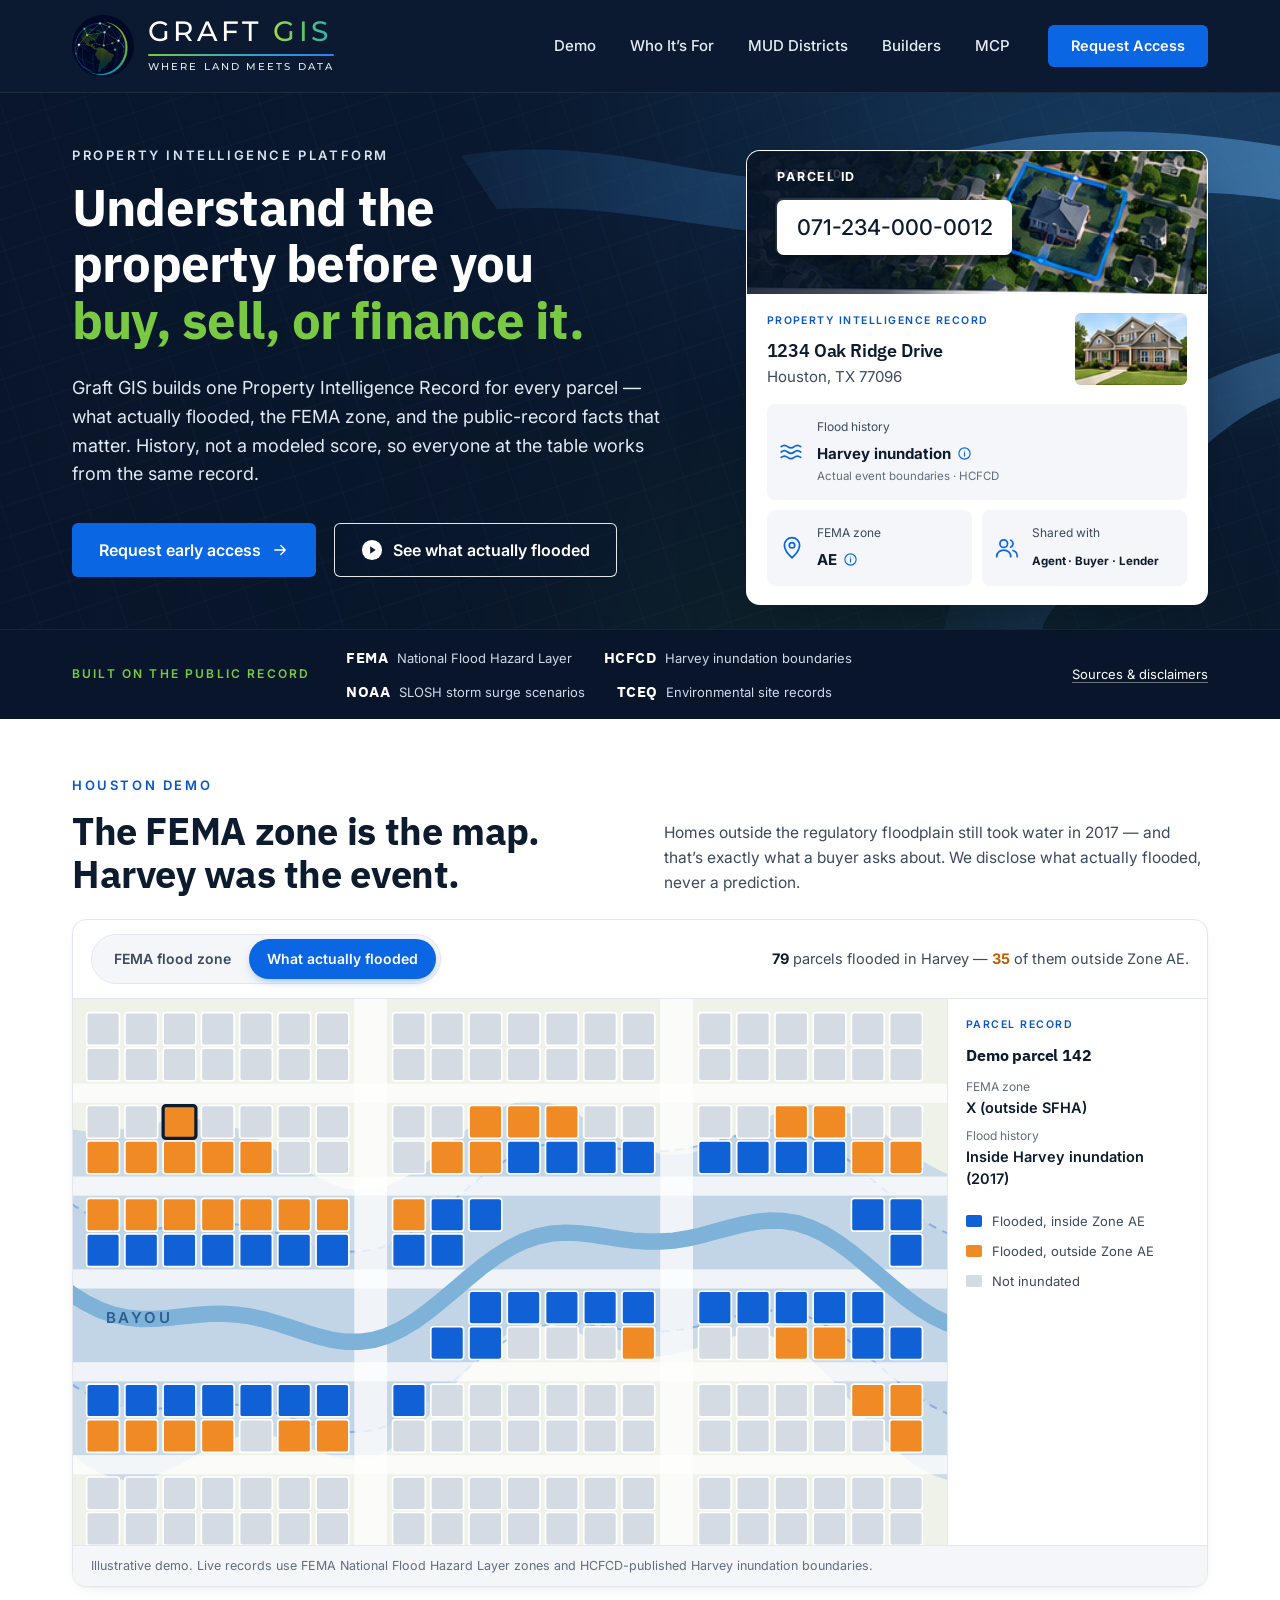
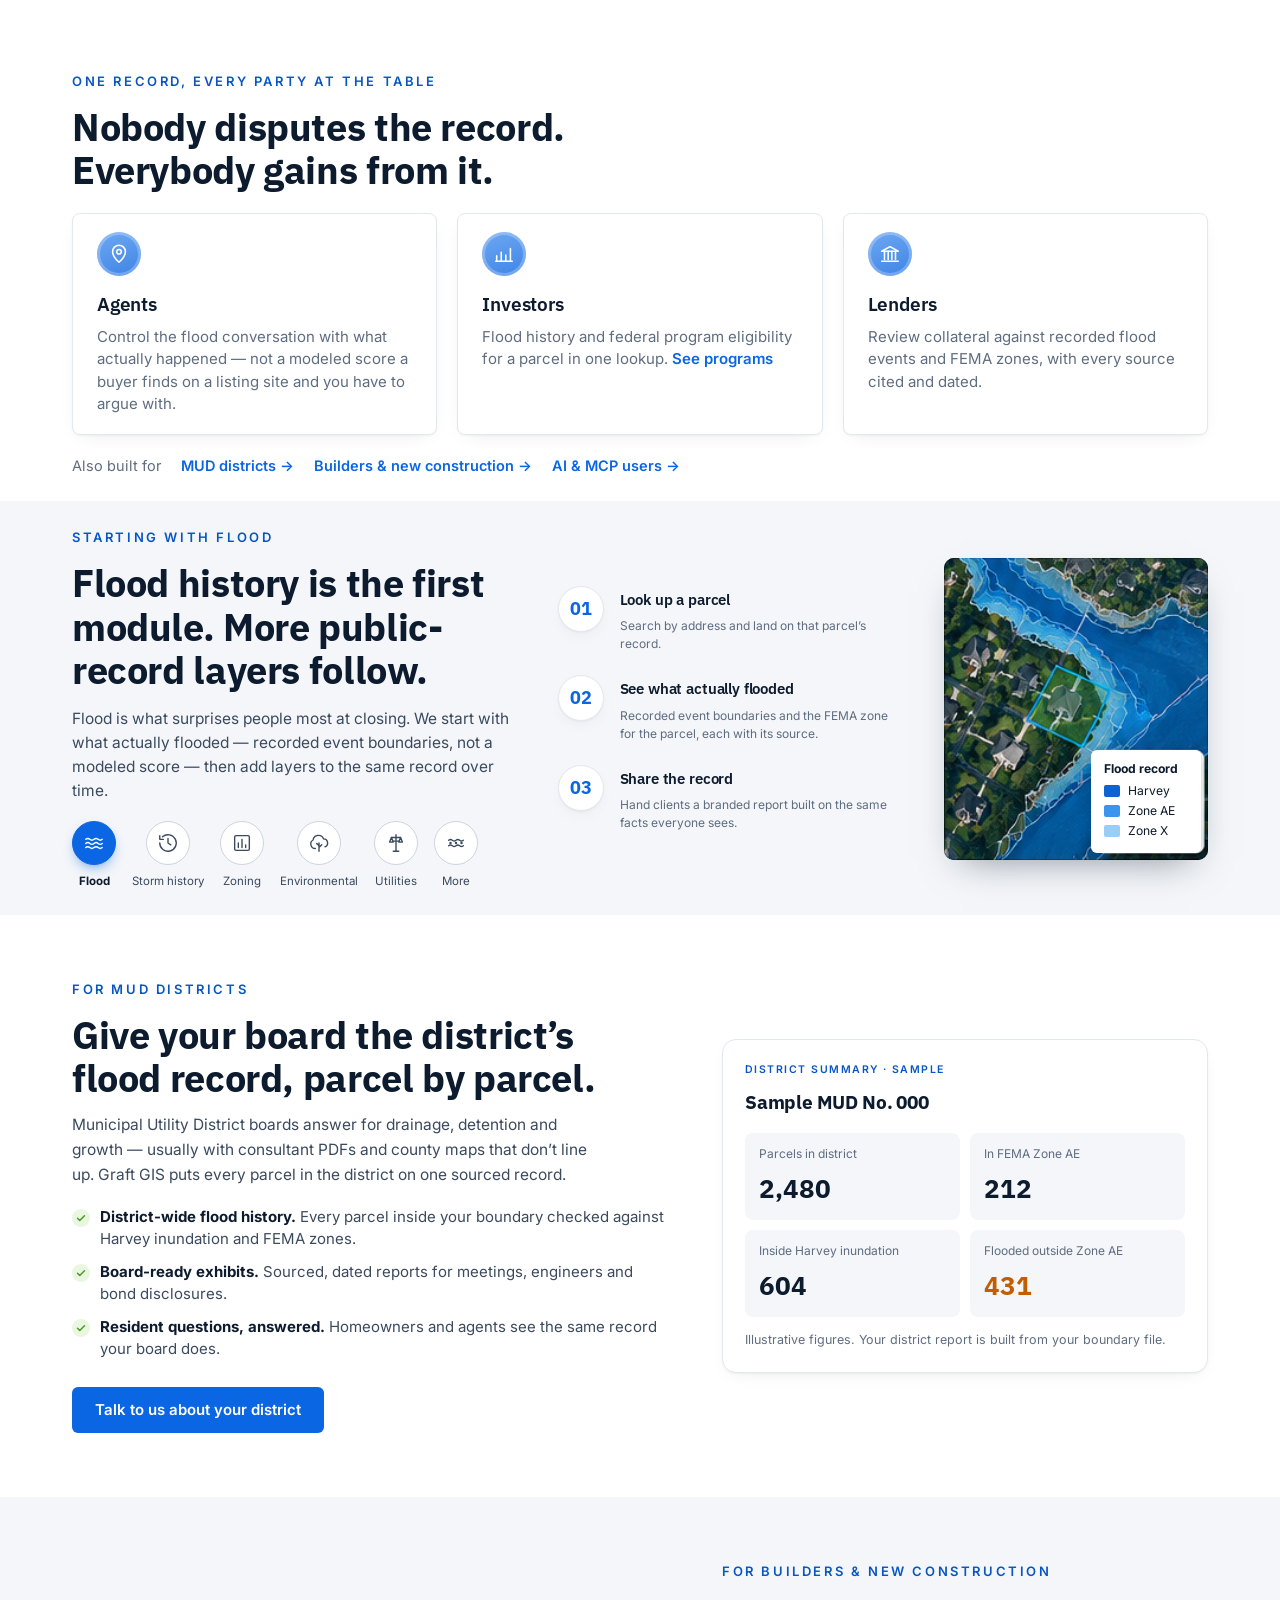
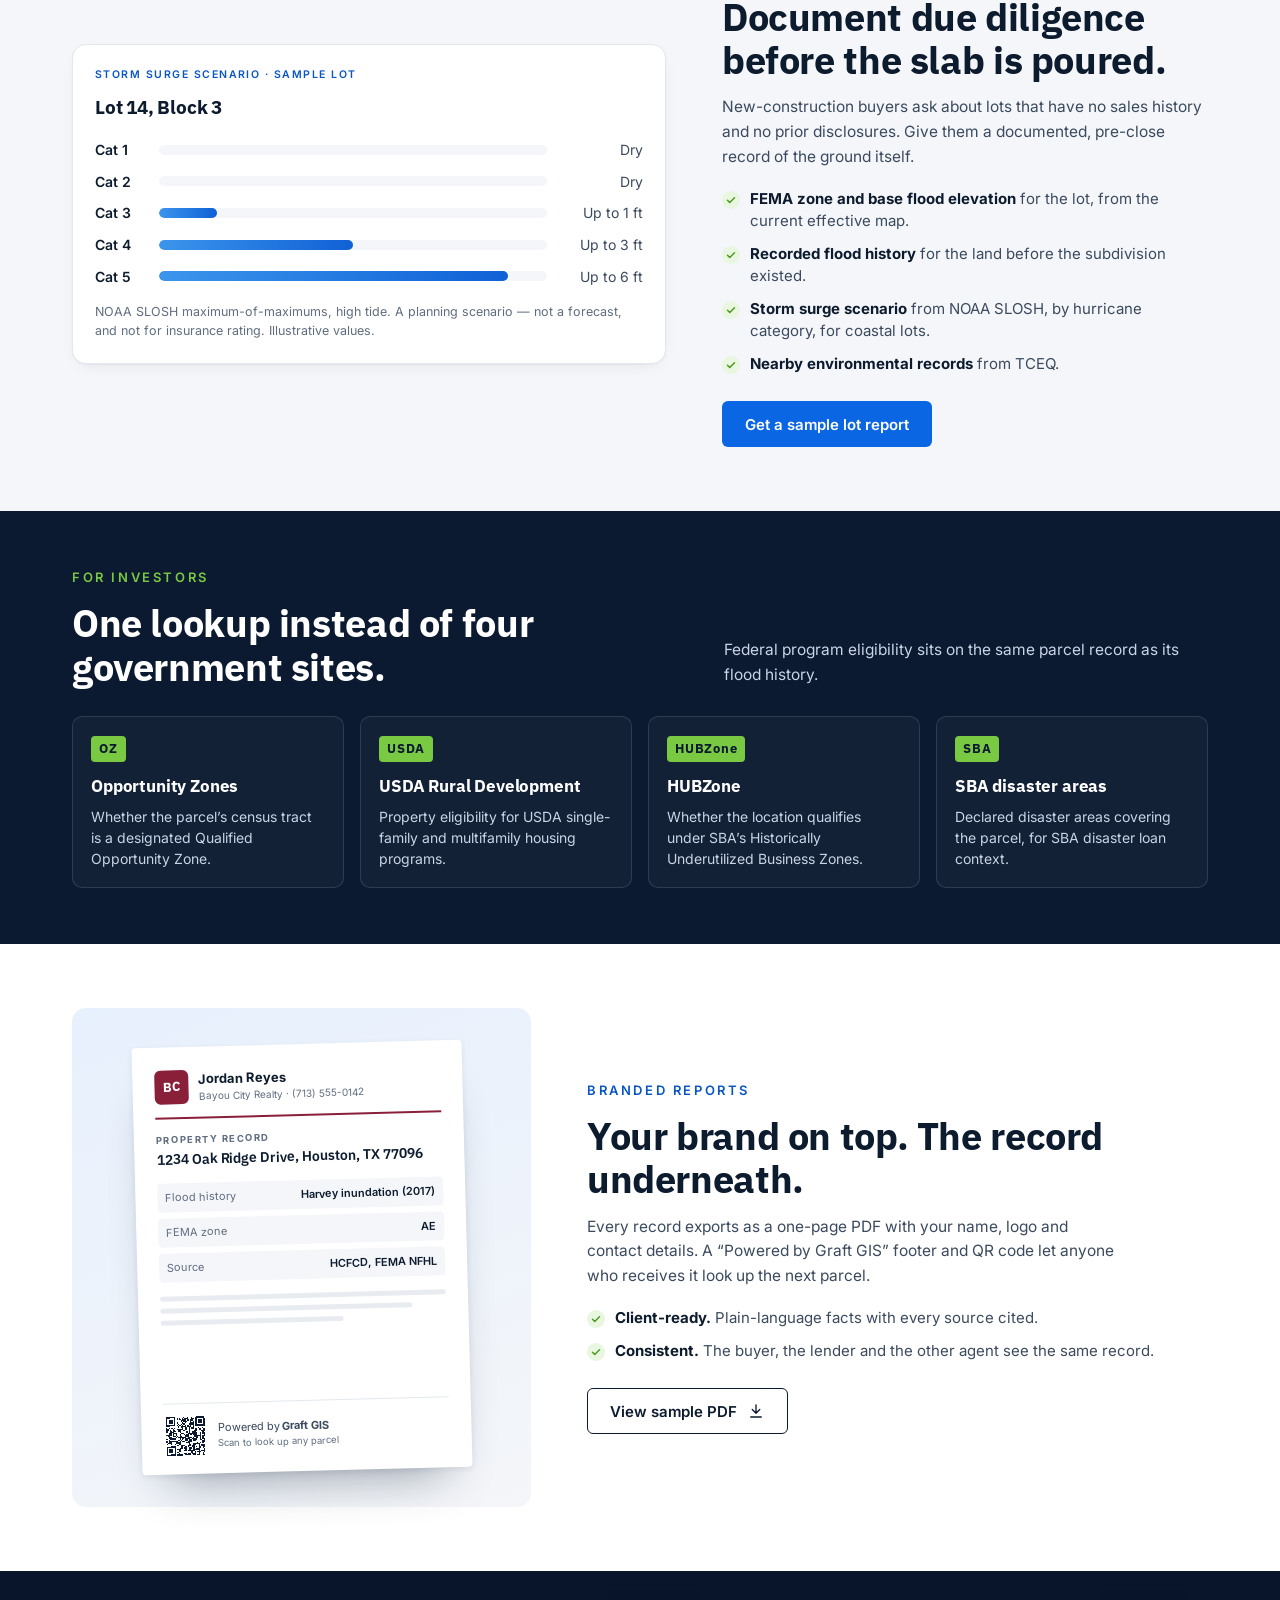
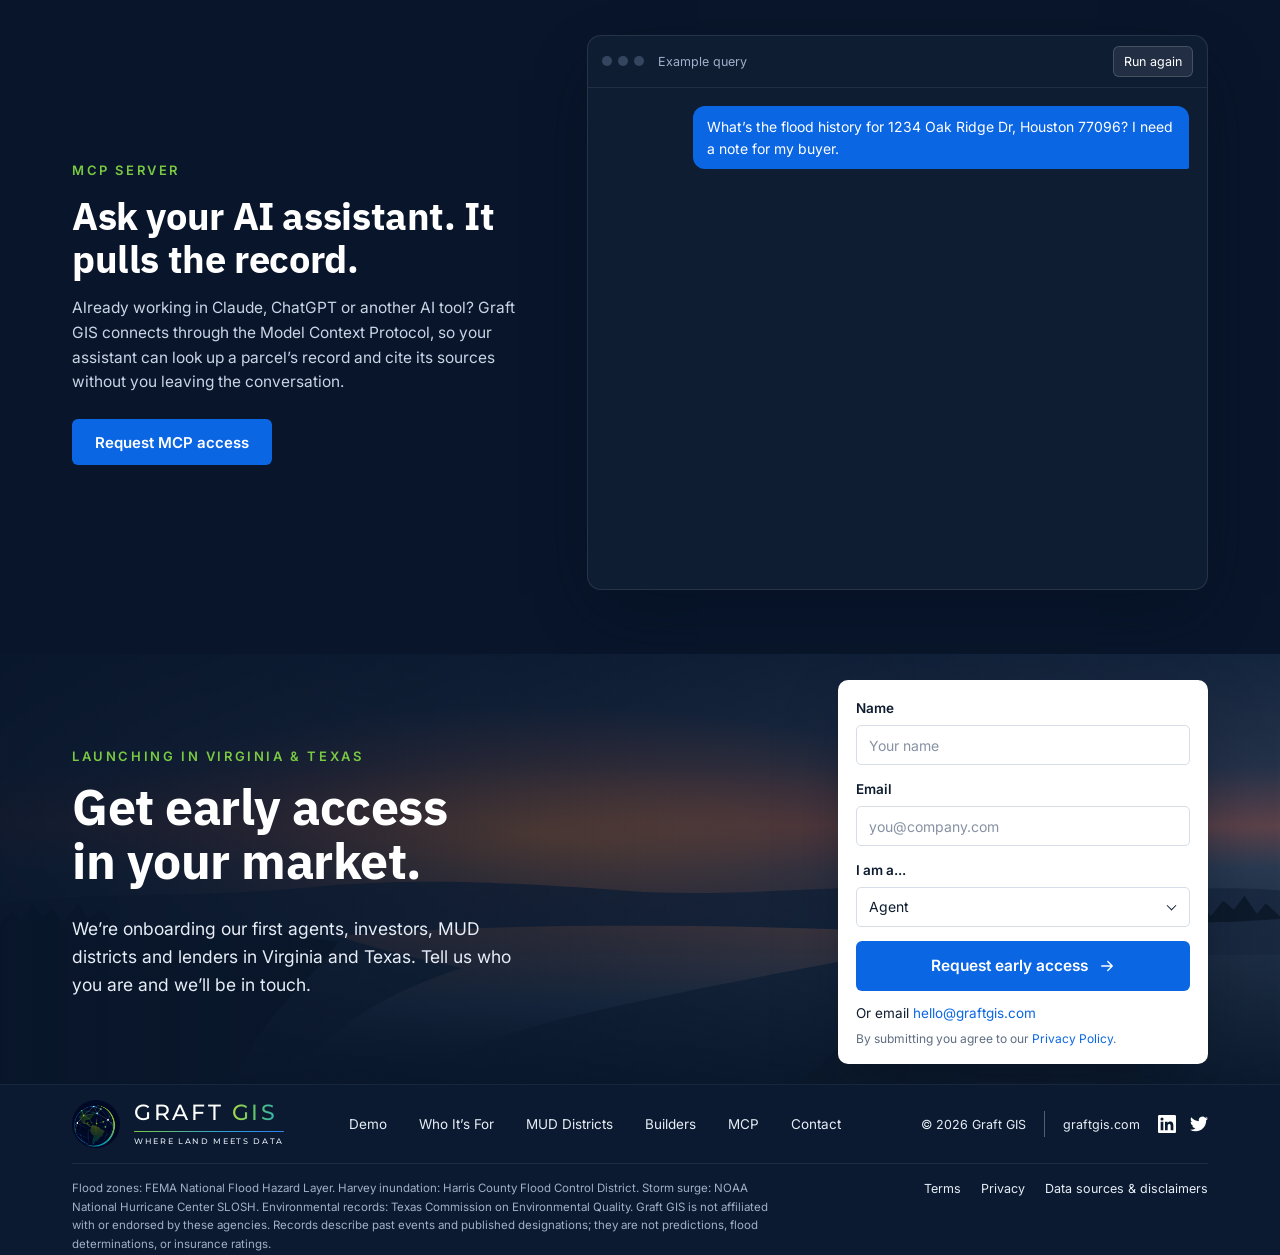
==== commit 618ce2de: "Review fixes" ====
--- a/index.html
+++ b/index.html
@@ -152,7 +152,7 @@
             <p class="eyebrow">Houston demo</p>
             <h2 class="section-title">The FEMA zone is the map. Harvey was the event.</h2>
           </div>
-          <p class="demo-lead">Flip the toggle. Homes outside the regulatory floodplain still took water in 2017 — and that’s exactly what a buyer asks about. We disclose what actually flooded, never a prediction.</p>
+          <p class="demo-lead">Homes outside the regulatory floodplain still took water in 2017 — and that’s exactly what a buyer asks about. We disclose what actually flooded, never a prediction.</p>
         </div>
 
         <div class="demo-card">
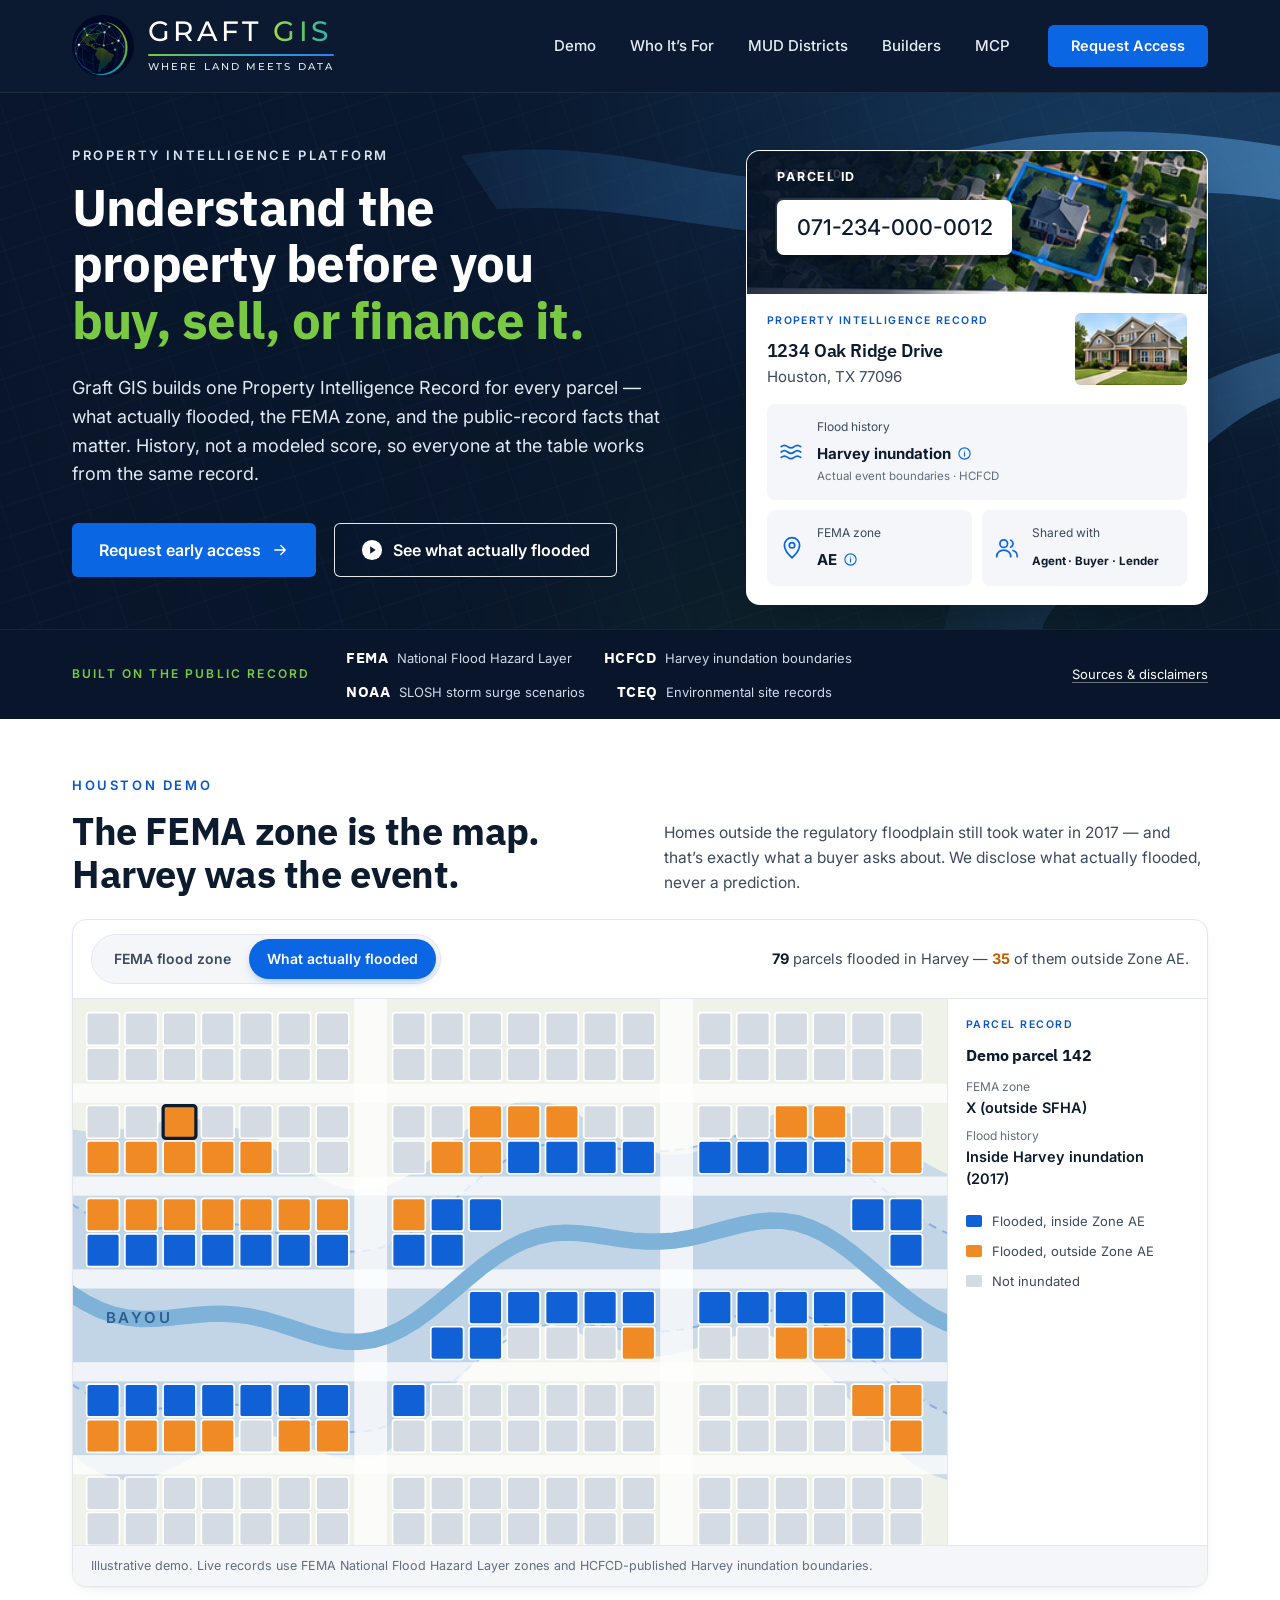
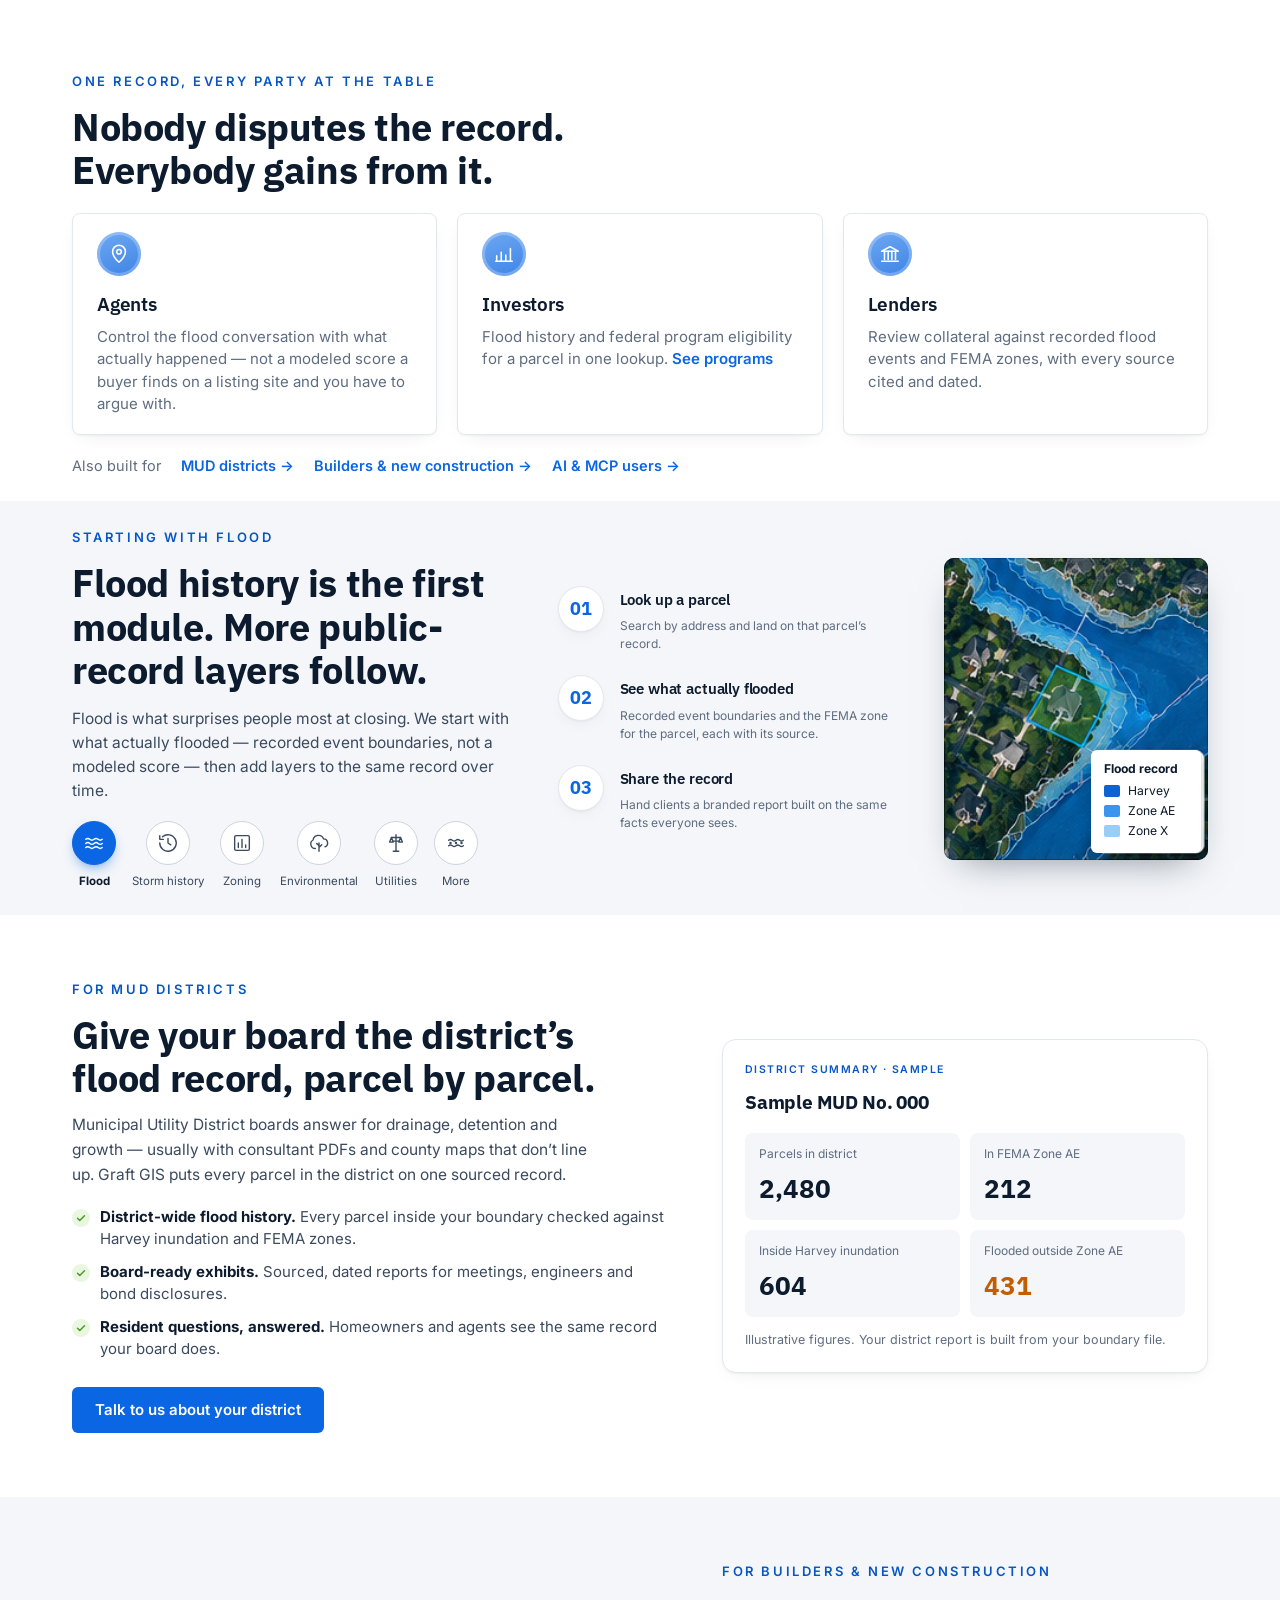
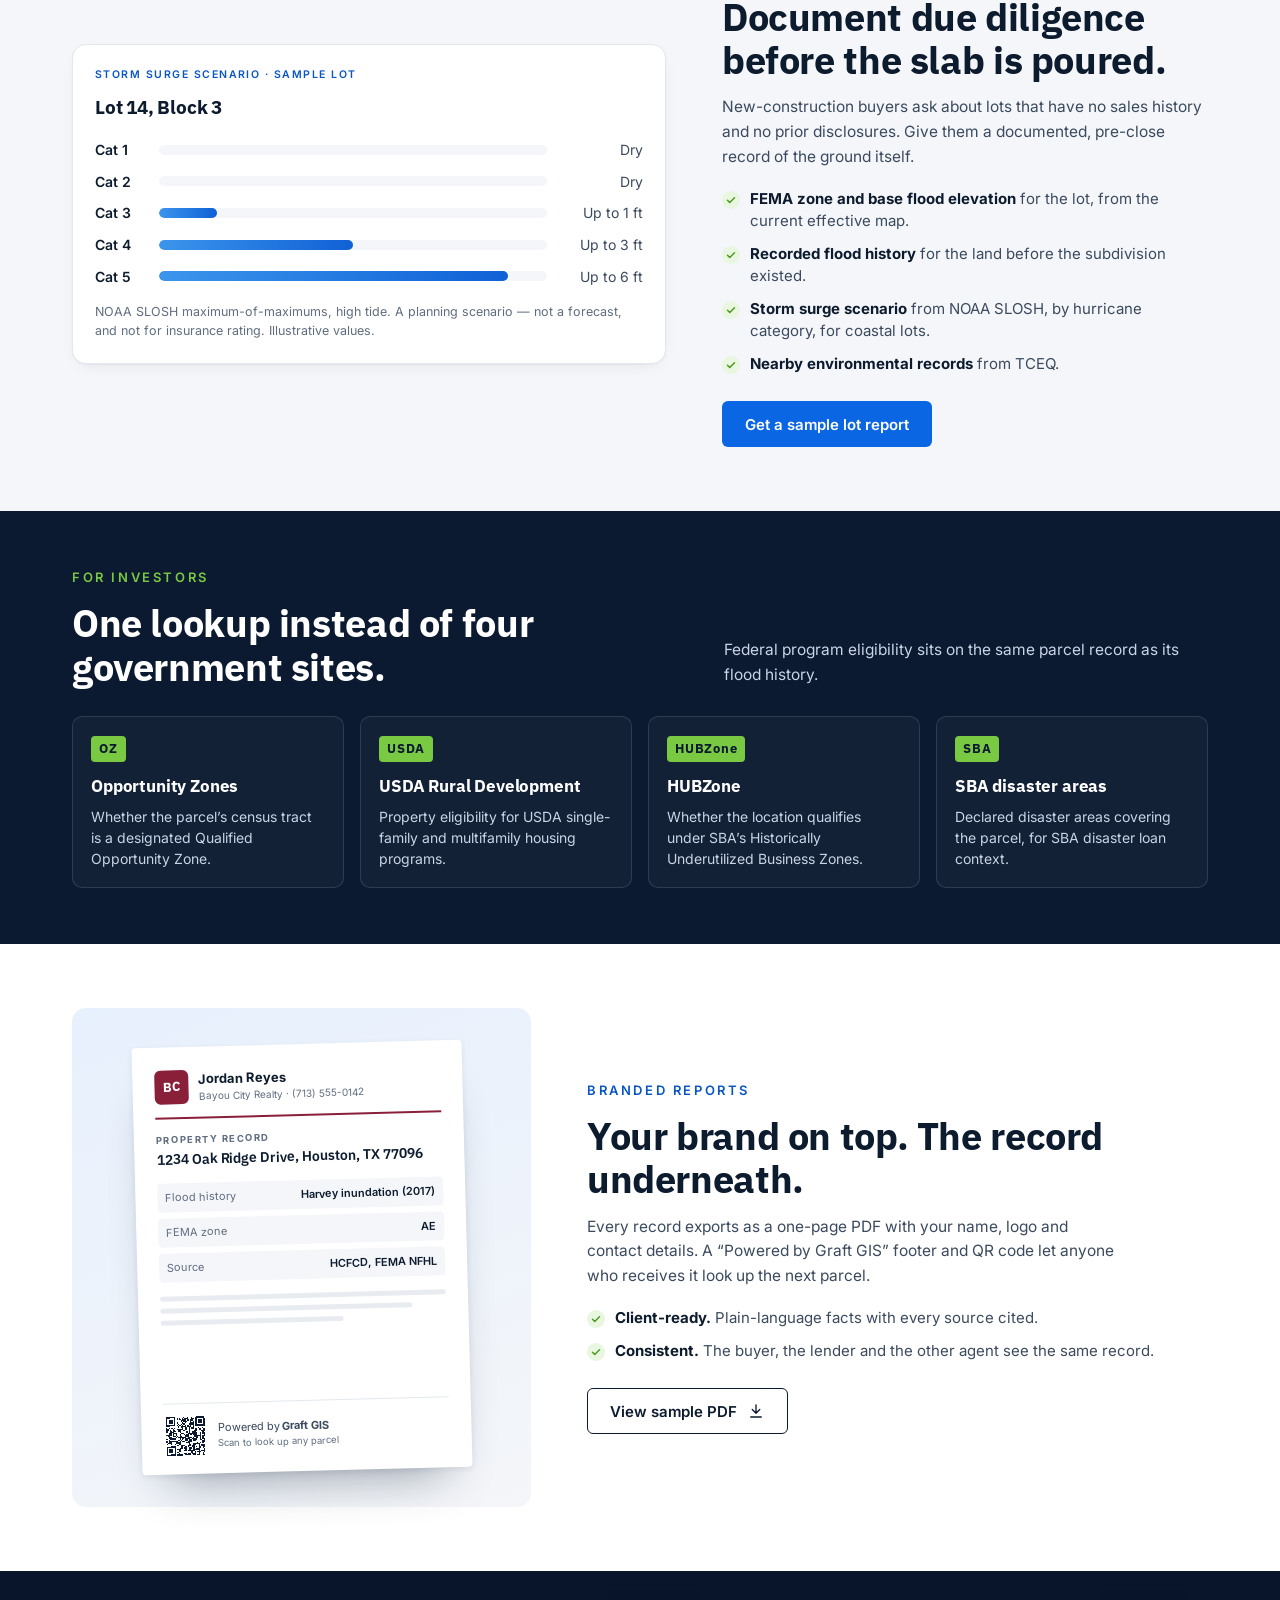
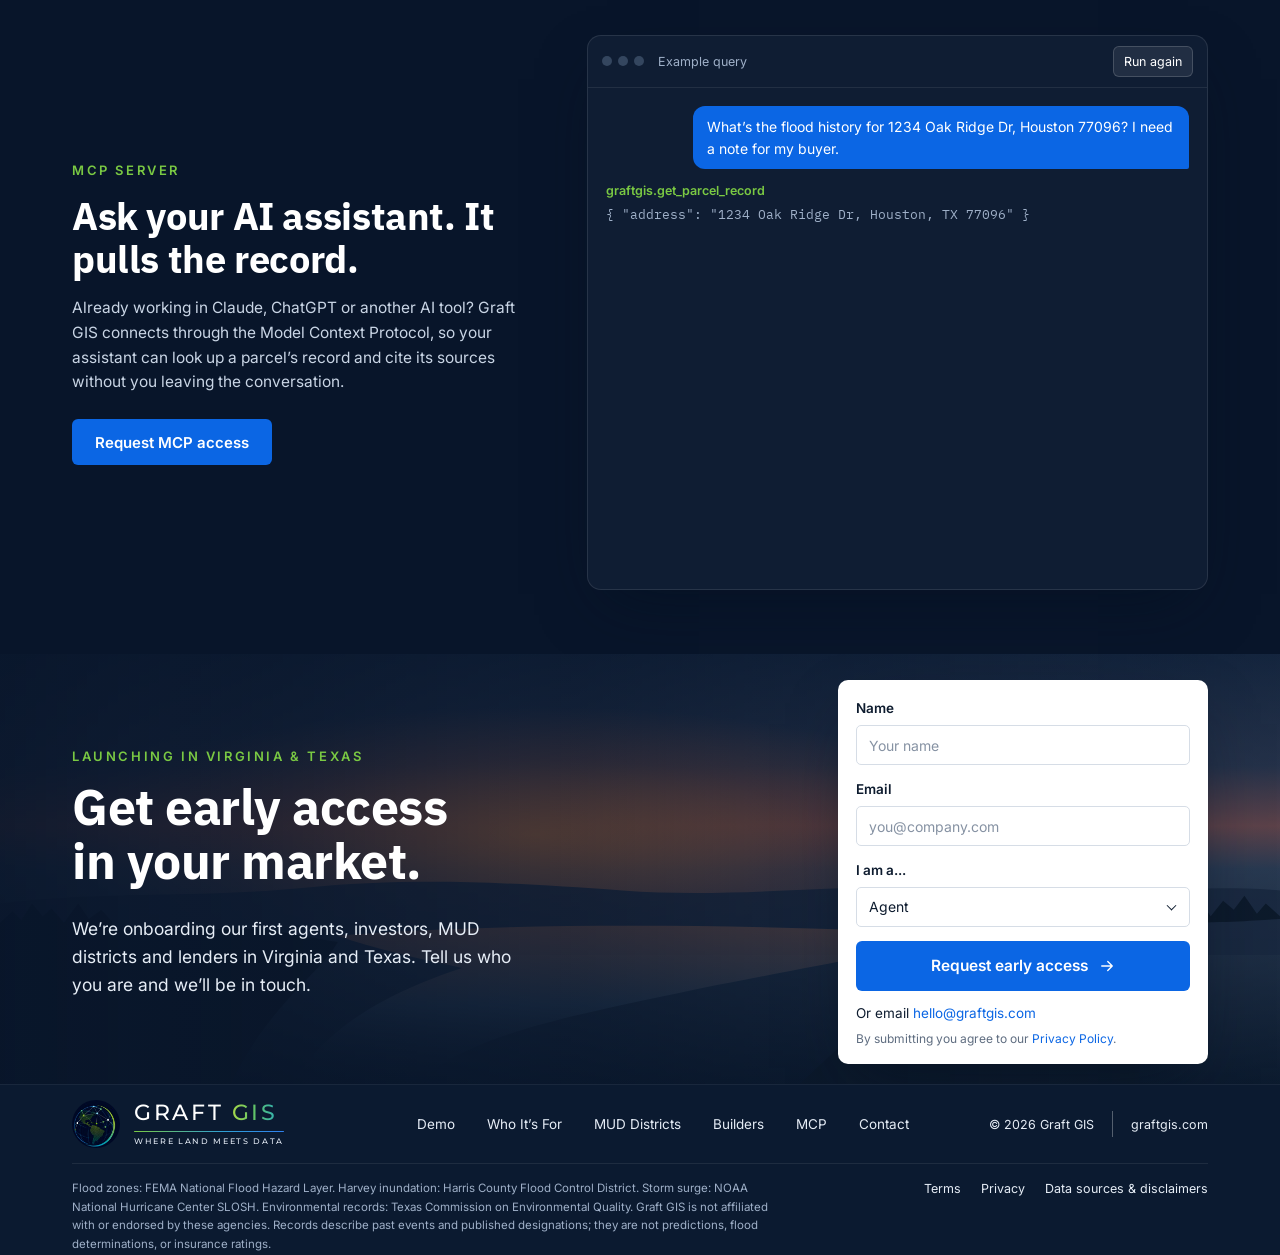
==== commit 1b59dd15: "Remove social links and toggle prompt" ====
--- a/index.html
+++ b/index.html
@@ -542,13 +542,6 @@
         <span>© <span id="year">2026</span> Graft GIS</span>
         <span class="footer-divider" aria-hidden="true"></span>
         <a href="https://graftgis.com">graftgis.com</a>
-        <!-- TODO: replace with the client's real social profile URLs -->
-        <a href="https://www.linkedin.com/" class="social" aria-label="Graft GIS on LinkedIn" target="_blank" rel="noopener">
-          <svg viewBox="0 0 24 24" aria-hidden="true"><path d="M20.447 20.452h-3.554v-5.569c0-1.328-.027-3.037-1.852-3.037-1.853 0-2.136 1.445-2.136 2.939v5.667H9.351V9h3.414v1.561h.046c.477-.9 1.637-1.85 3.37-1.85 3.601 0 4.267 2.37 4.267 5.455v6.286zM5.337 7.433a2.062 2.062 0 1 1 0-4.125 2.062 2.062 0 0 1 0 4.125zM7.119 20.452H3.555V9h3.564v11.452zM22.225 0H1.771C.792 0 0 .774 0 1.729v20.542C0 23.227.792 24 1.771 24h20.451C23.2 24 24 23.227 24 22.271V1.729C24 .774 23.2 0 22.222 0h.003z"/></svg>
-        </a>
-        <a href="https://twitter.com/" class="social" aria-label="Graft GIS on Twitter" target="_blank" rel="noopener">
-          <svg viewBox="0 0 24 24" aria-hidden="true"><path d="M23.953 4.57a10 10 0 0 1-2.825.775 4.958 4.958 0 0 0 2.163-2.723c-.951.555-2.005.959-3.127 1.184a4.92 4.92 0 0 0-8.384 4.482C7.69 8.095 4.067 6.13 1.64 3.162a4.822 4.822 0 0 0-.666 2.475c0 1.71.87 3.213 2.188 4.096a4.904 4.904 0 0 1-2.228-.616v.06a4.923 4.923 0 0 0 3.946 4.827 4.996 4.996 0 0 1-2.212.085 4.936 4.936 0 0 0 4.604 3.417 9.867 9.867 0 0 1-6.102 2.105c-.39 0-.779-.023-1.17-.067a13.995 13.995 0 0 0 7.557 2.209c9.053 0 13.998-7.496 13.998-13.985 0-.21 0-.42-.015-.63A9.935 9.935 0 0 0 24 4.59z"/></svg>
-        </a>
       </div>
     </div>
 
--- a/assets/css/styles.css
+++ b/assets/css/styles.css
@@ -599,9 +599,6 @@
 .footer-nav a:hover, .footer-meta a:hover { color: #fff; text-decoration: underline; text-underline-offset: 3px; }
 .footer-meta { display: flex; align-items: center; gap: 18px; font-size: 12.5px; }
 .footer-divider { width: 1px; height: 26px; background: rgba(255, 255, 255, .3); }
-.social svg { width: 18px; height: 18px; fill: #fff; }
-.social:hover { opacity: .8; }
-.social + .social { margin-left: -4px; }
 
 /* ---------- Record card: wide tile ---------- */
 .record-tile-wide { grid-column: 1 / -1; }
